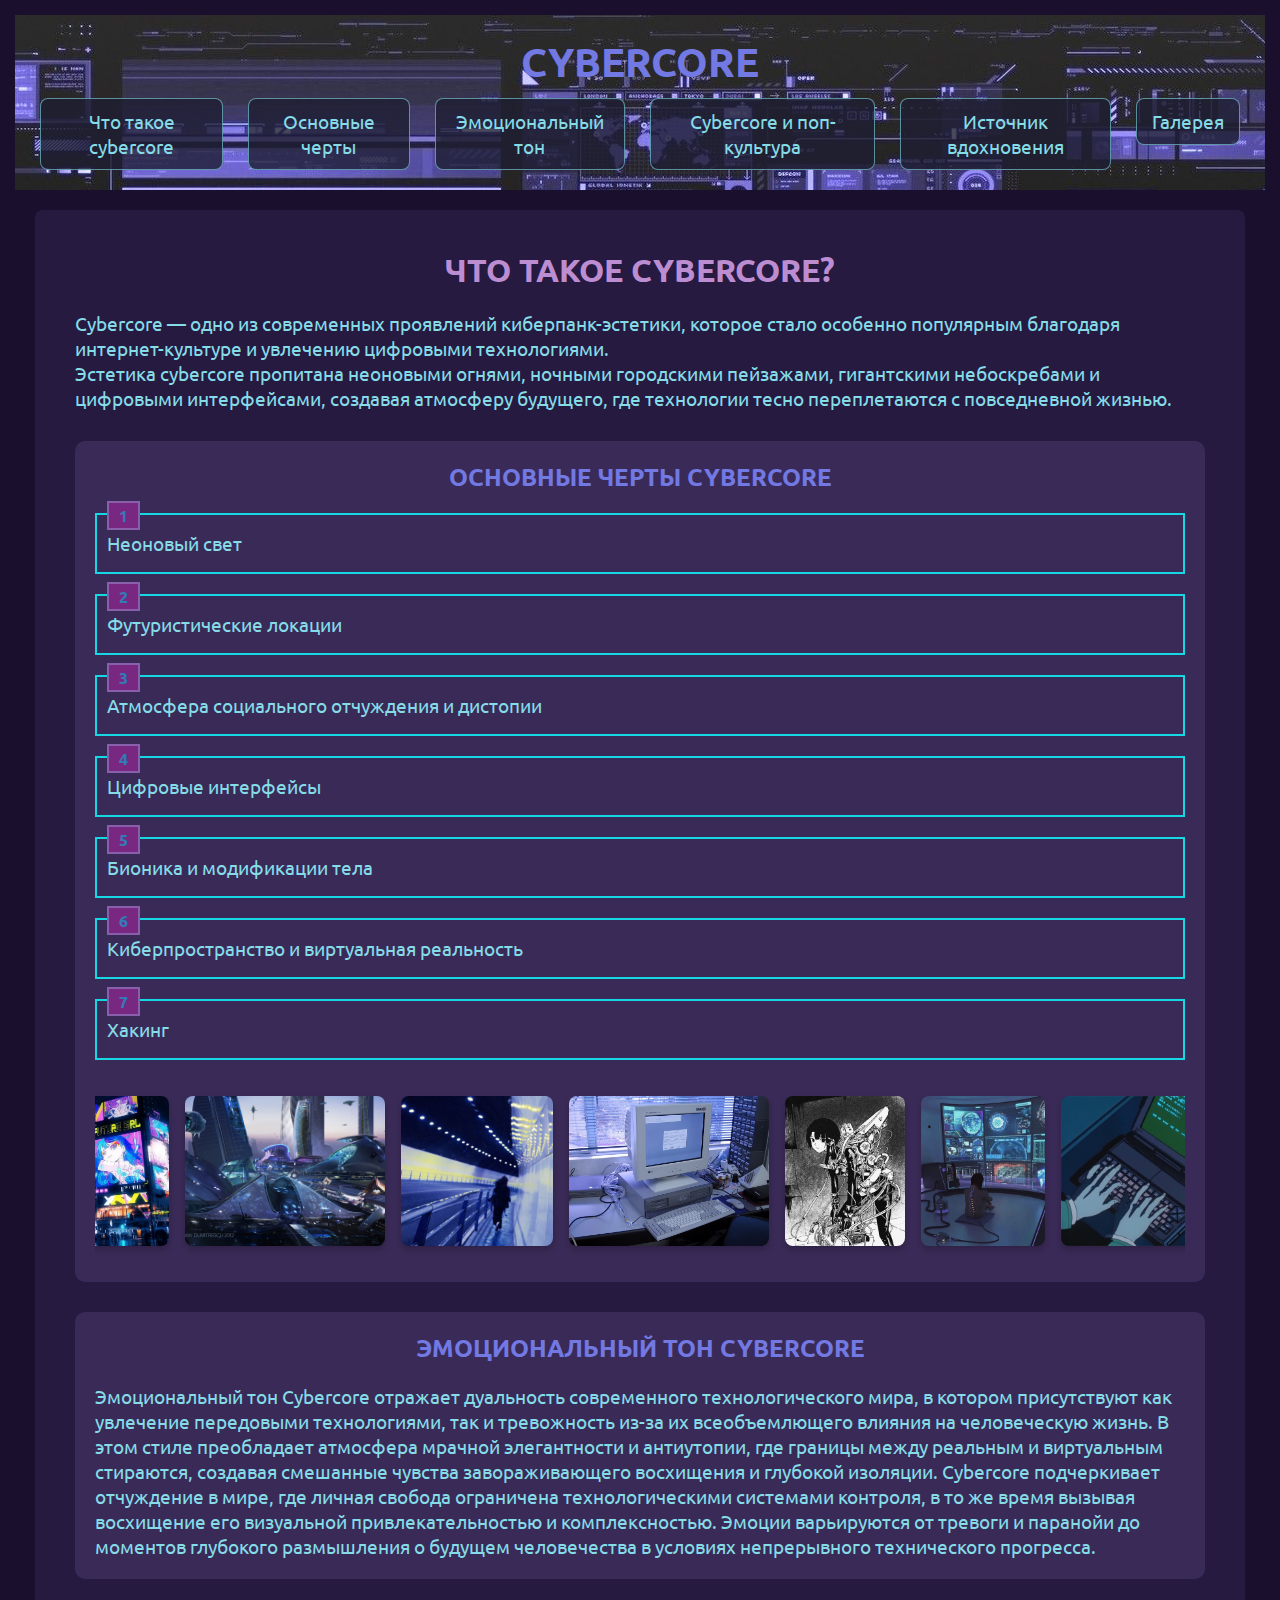
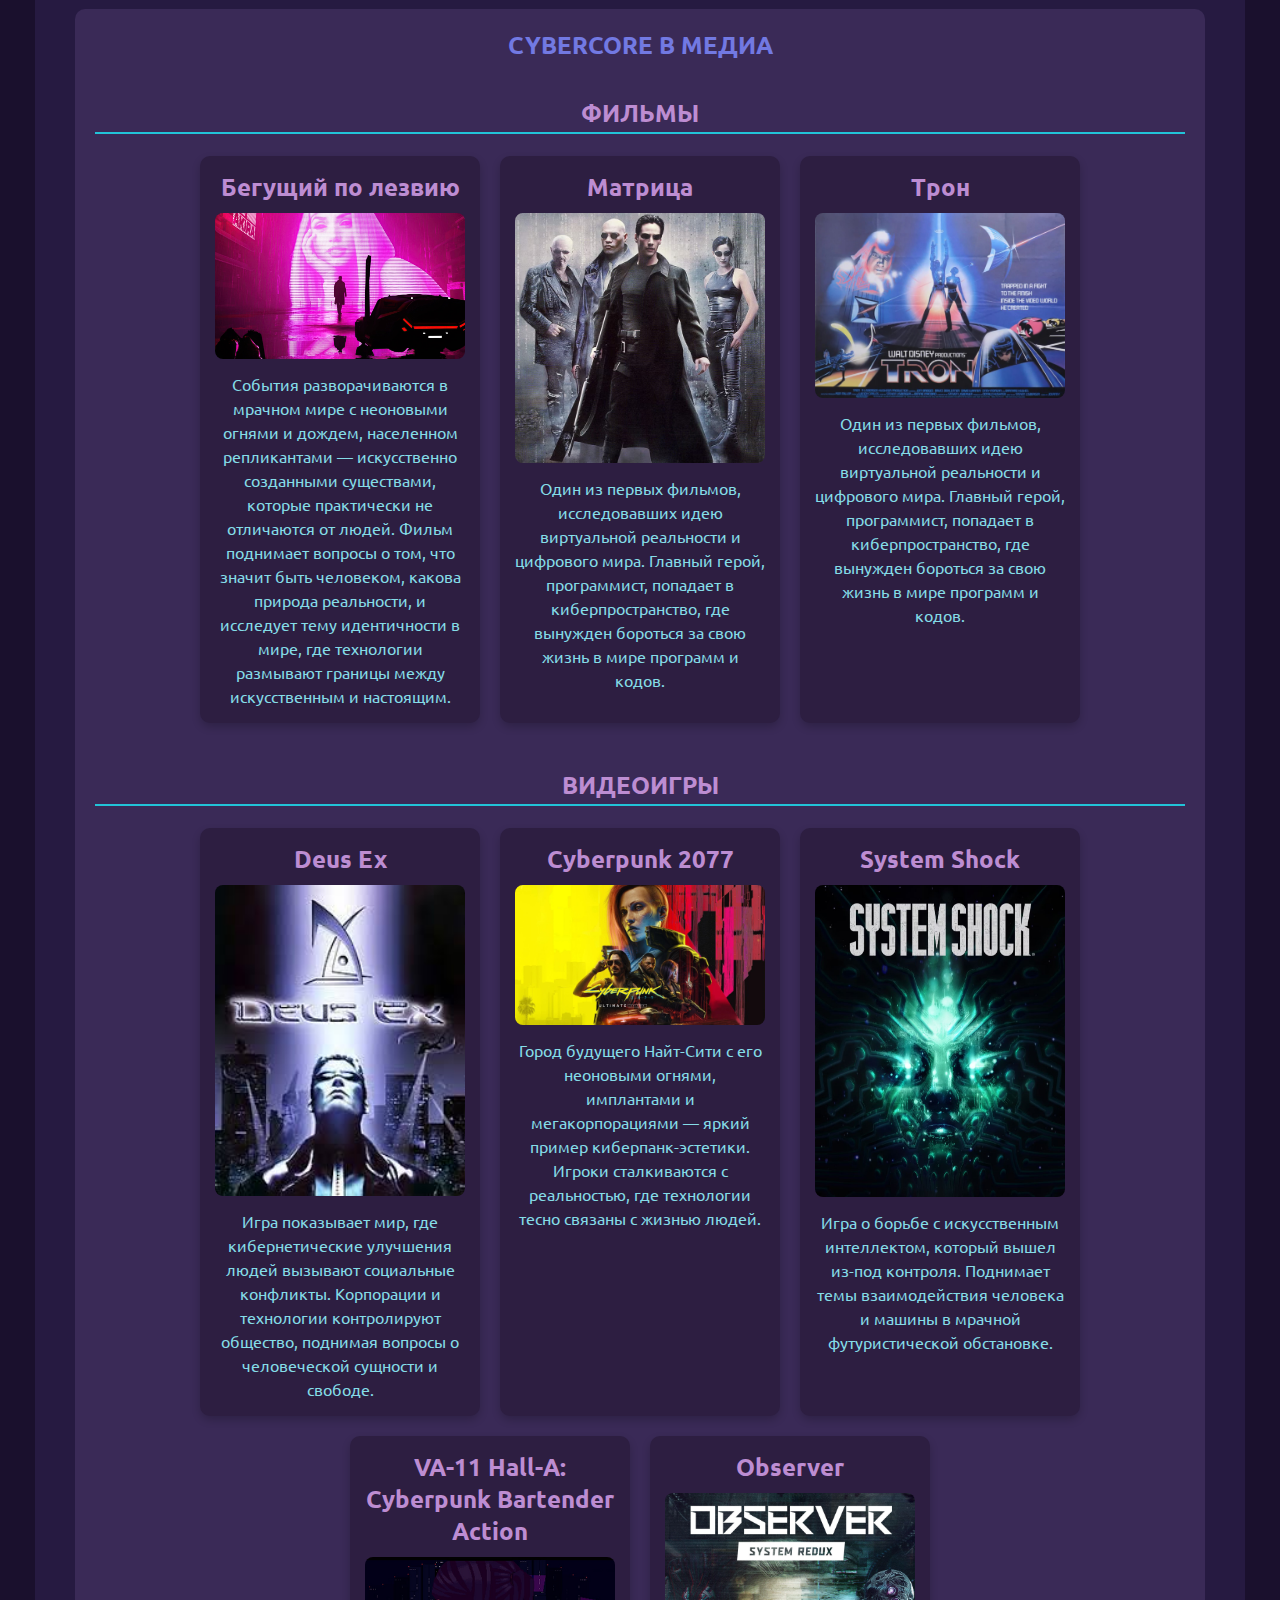
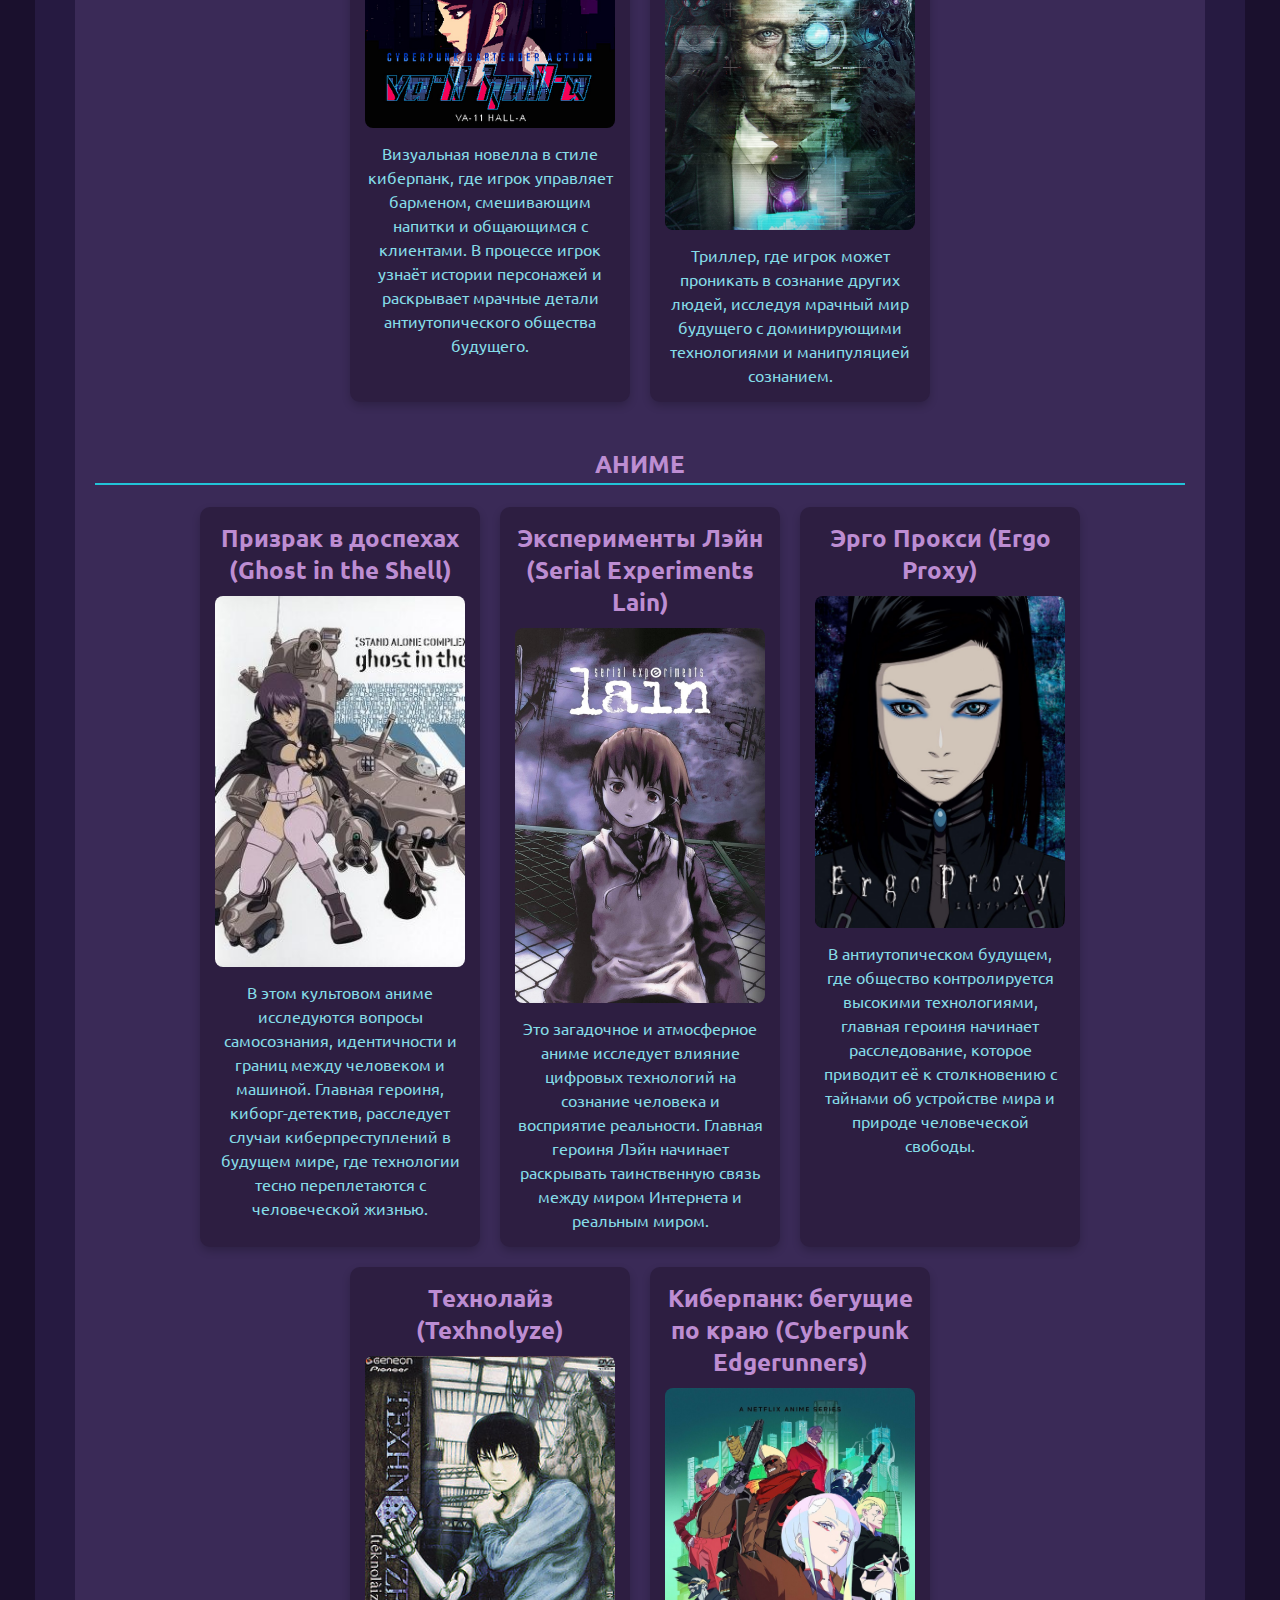
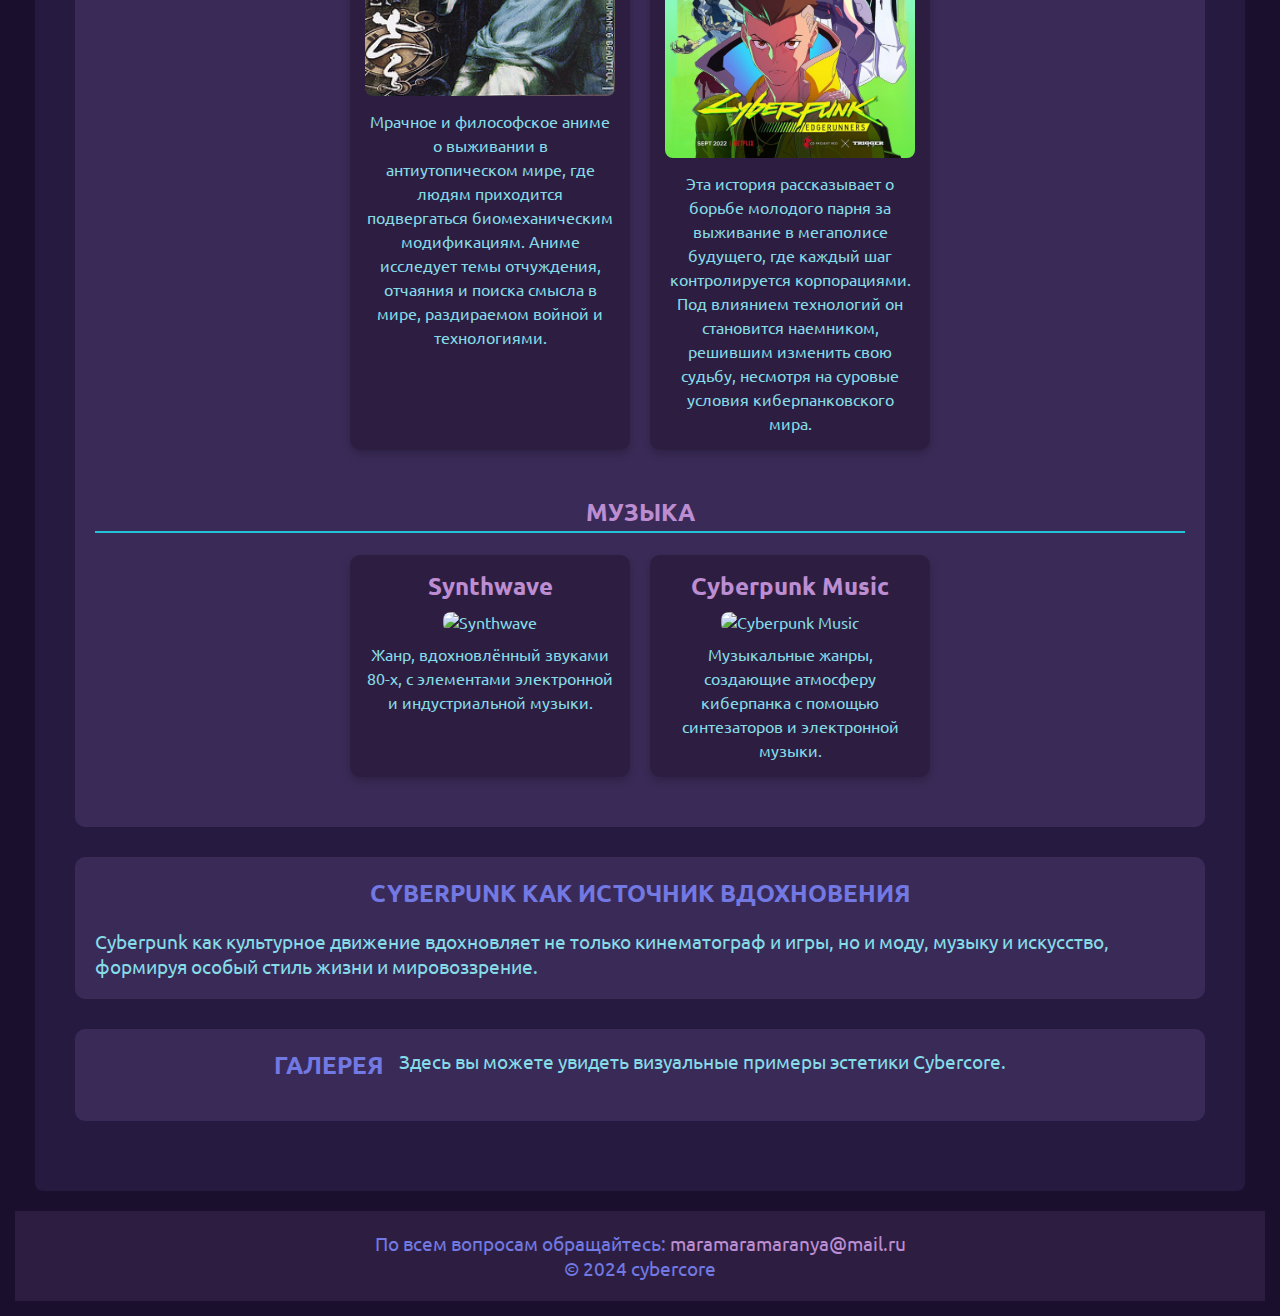
==== index.html @ 76a2a3a0 "Rename indexx.html to index.html" ====
<!DOCTYPE html>
<html lang="ru">

<head>
    <meta charset="UTF-8">
    <meta http-equiv="X-UA-Compatible" content="IE=edge">
    <meta name="viewport" content="width=device-width, initial-scale=1.0">
    <link rel="icon" href="img/icon.ico">
    <link href="https://fonts.googleapis.com/css2?family=Ubuntu:wght@400;700&display=swap&subset=cyrillic" rel="stylesheet">
    <link rel="stylesheet" href="css.css">
    <title>Эстетика Cybercore</title>
</head>

<body>
    <div class="headerBanner">
        <p>CYBERCORE</p>
        <nav>
            <div class="d-flex flex-wrap">
                <ul>
                    <li><a href="#about">Что такое cybercore</a></li>
                    <li><a href="#features">Основные черты</a></li>
                    <li><a href="#emotions">Эмоциональный тон</a></li>
                    <li><a href="#influence">Cybercore и поп-культура</a></li>
                    <li><a href="#inspirator">Источник вдохновения</a></li>
                    <li><a href="#gallery">Галерея</a></li>
                </ul>
            </div>
        </nav>
    </div>

    <main>
        <!-- Описание Cybercore -->
        <header id="about">
            <h1>ЧТО ТАКОЕ CYBERCORE?</h1>
            <p>Cybercore — одно из современных проявлений киберпанк-эстетики, которое стало особенно популярным благодаря интернет-культуре и увлечению цифровыми технологиями.</p>
            <p>Эстетика cybercore пропитана неоновыми огнями, ночными городскими пейзажами, гигантскими небоскребами и цифровыми интерфейсами, создавая атмосферу будущего, где технологии тесно переплетаются с повседневной жизнью.</p>
        </header>

        <!-- Основные черты Cybercore -->
        <section id="features">
            <h2>ОСНОВНЫЕ ЧЕРТЫ CYBERCORE</h2>
            <ul class="feats">
                <li>Неоновый свет</li>
                <li>Футуристические локации</li>
                <li>Атмосфера социального отчуждения и дистопии</li>
                <li>Цифровые интерфейсы</li>
                <li>Бионика и модификации тела</li>
                <li>Киберпространство и виртуальная реальность</li>
                <li>Хакинг</li>
            </ul>
            <div class="image-slider">
                <img src="img/neons.jpg" alt="Неоновый свет">
                <img src="img/futlocs.jpg" alt="Футуристические локации">
                <img src="img/lone.jpg" alt="Социальное отчуждение">
                <img src="img/digitals.jpg" alt="Цифровой интерфейс">
                <img src="img/mods.jpg" alt="Бионика">
                <img src="img/cyberreality.jpg" alt="Киберпространство">
                <img src="img/hack.gif" alt="Хакинг">
            </div>
        </section>

        <!-- Эмоциональный тон Cybercore -->
        <section id="emotions">
            <h2>ЭМОЦИОНАЛЬНЫЙ ТОН CYBERCORE</h2>
            <p>Эмоциональный тон Cybercore отражает дуальность современного технологического мира, в котором присутствуют как увлечение передовыми технологиями, так и тревожность из-за их всеобъемлющего влияния на человеческую жизнь. В этом стиле преобладает атмосфера мрачной элегантности и антиутопии, где границы между реальным и виртуальным стираются, создавая смешанные чувства завораживающего восхищения и глубокой изоляции. Cybercore подчеркивает отчуждение в мире, где личная свобода ограничена технологическими системами контроля, в то же время вызывая восхищение его визуальной привлекательностью и комплексностью. Эмоции варьируются от тревоги и паранойи до моментов глубокого размышления о будущем человечества в условиях непрерывного технического прогресса.</p>
        </section>

        <!-- Cybercore и поп-культура -->
        <section id="influence">
            <h2>CYBERCORE В МЕДИА</h2>
            
            <!-- Раздел Фильмы -->
            <div class="category">
                <h3>ФИЛЬМЫ</h3>
                <div class="cards-container">
                    <div class="card">
                        <h4>Бегущий по лезвию</h4>
                        <img src="img/pic5.jpg" alt="Бегущий по лезвию">
                        <p>События разворачиваются в мрачном мире с неоновыми огнями и дождем, населенном репликантами — искусственно созданными существами, которые практически не отличаются от людей. Фильм поднимает вопросы о том, что значит быть человеком, какова природа реальности, и исследует тему идентичности в мире, где технологии размывают границы между искусственным и настоящим.</p>
                    </div>
                    <div class="card">
                        <h4>Матрица</h4>
                        <img src="img/matrix.jpg" alt="Матрица">
                        <p>Один из первых фильмов, исследовавших идею виртуальной реальности и цифрового мира. Главный герой, программист, попадает в киберпространство, где вынужден бороться за свою жизнь в мире программ и кодов.</p>
                    </div>
                    <div class="card">
                        <h4>Трон</h4>
                        <img src="img/tron.jpg" alt="Трон">
                        <p>Один из первых фильмов, исследовавших идею виртуальной реальности и цифрового мира. Главный герой, программист, попадает в киберпространство, где вынужден бороться за свою жизнь в мире программ и кодов.</p>
                    </div>
                </div>    
            </div>
        
            <!-- Раздел Видеоигры -->
            <div class="category">
                <h3>ВИДЕОИГРЫ</h3>
                <div class="cards-container">
                    <div class="card">
                        <h4>Deus Ex</h4>
                        <img src="img/deusex.jpg" alt="Deus Ex">
                        <p>Игра показывает мир, где кибернетические улучшения людей вызывают социальные конфликты. Корпорации и технологии контролируют общество, поднимая вопросы о человеческой сущности и свободе.</p>
                    </div>
                    <div class="card">
                        <h4>Cyberpunk 2077</h4>
                        <img src="img/cyberpunk.jpg" alt="Cyberpunk 2077">
                        <p>Город будущего Найт-Сити с его неоновыми огнями, имплантами и мегакорпорациями — яркий пример киберпанк-эстетики. Игроки сталкиваются с реальностью, где технологии тесно связаны с жизнью людей.</p>
                    </div>
                    <div class="card">
                        <h4>System Shock</h4>
                        <img src="img/systemshock.jpg" alt="System Shock">
                        <p>Игра о борьбе с искусственным интеллектом, который вышел из-под контроля. Поднимает темы взаимодействия человека и машины в мрачной футуристической обстановке.</p>
                    </div>
                    <div class="card">
                        <h4>VA-11 Hall-A: Cyberpunk Bartender Action</h4>
                        <img src="img/VA-11_HALL-A_logo.png" alt="VA-11 Hall-A">
                        <p>Визуальная новелла в стиле киберпанк, где игрок управляет барменом, смешивающим напитки и общающимся с клиентами. В процессе игрок узнаёт истории персонажей и раскрывает мрачные детали антиутопического общества будущего.</p>
                    </div>
                    <div class="card">
                        <h4>Observer</h4>
                        <img src="img/observer.jpg" alt="Observer">
                        <p>Триллер, где игрок может проникать в сознание других людей, исследуя мрачный мир будущего с доминирующими технологиями и манипуляцией сознанием.</p>
                    </div>
                </div>    
            </div>
        
            <!-- Раздел Аниме -->
            <div class="category">
                <h3>АНИМЕ</h3>
                <div class="cards-container">
                    <div class="card">
                        <h4>Призрак в доспехах (Ghost in the Shell)</h4>
                        <img src="img/ghost.jpeg" alt="Призрак в доспехах">
                        <p>В этом культовом аниме исследуются вопросы самосознания, идентичности и границ между человеком и машиной. Главная героиня, киборг-детектив, расследует случаи киберпреступлений в будущем мире, где технологии тесно переплетаются с человеческой жизнью.</p>
                    </div>
                    <div class="card">
                        <h4>Эксперименты Лэйн (Serial Experiments Lain)</h4>
                        <img src="img/lain.jpg" alt="Эксперименты Лэйн">
                        <p>Это загадочное и атмосферное аниме исследует влияние цифровых технологий на сознание человека и восприятие реальности. Главная героиня Лэйн начинает раскрывать таинственную связь между миром Интернета и реальным миром.</p>
                    </div>
                    <div class="card">
                        <h4>Эрго Прокси (Ergo Proxy)</h4>
                        <img src="img/ergoproxy.jpg" alt="Эрго Прокси">
                        <p>В антиутопическом будущем, где общество контролируется высокими технологиями, главная героиня начинает расследование, которое приводит её к столкновению с тайнами об устройстве мира и природе человеческой свободы.</p>
                    </div>
                    <div class="card">
                        <h4>Технолайз (Texhnolyze)</h4>
                        <img src="img/Texhnolyze.jpg" alt="Технолайз">
                        <p>Мрачное и философское аниме о выживании в антиутопическом мире, где людям приходится подвергаться биомеханическим модификациям. Аниме исследует темы отчуждения, отчаяния и поиска смысла в мире, раздираемом войной и технологиями.</p>
                    </div>
                    <div class="card">
                        <h4>Киберпанк: бегущие по краю (Cyberpunk Edgerunners)</h4>
                        <img src="img/Cyberpunkedgerunners.jpg" alt="Cyberpunk Edgerunners">
                        <p>Эта история рассказывает о борьбе молодого парня за выживание в мегаполисе будущего, где каждый шаг контролируется корпорациями. Под влиянием технологий он становится наемником, решившим изменить свою судьбу, несмотря на суровые условия киберпанковского мира.</p>
                    </div>
                </div>    
            </div>
        
            <!-- Раздел Музыка -->
            <div class="category">
                <h3>МУЗЫКА</h3>
                <div class="cards-container">
                    <div class="card">
                        <h4>Synthwave</h4>
                        <img src="path/to/synthwave.jpg" alt="Synthwave">
                        <p>Жанр, вдохновлённый звуками 80-х, с элементами электронной и индустриальной музыки.</p>
                    </div>
                    <div class="card">
                        <h4>Cyberpunk Music</h4>
                        <img src="path/to/cyberpunk_music.jpg" alt="Cyberpunk Music">
                        <p>Музыкальные жанры, создающие атмосферу киберпанка с помощью синтезаторов и электронной музыки.</p>
                    </div>
                </div>    
            </div>
        </section>
        

        <!-- Источник вдохновения -->
        <section id="inspirator">
            <h2>CYBERPUNK КАК ИСТОЧНИК ВДОХНОВЕНИЯ</h2>
            <p>Cyberpunk как культурное движение вдохновляет не только кинематограф и игры, но и моду, музыку и искусство, формируя особый стиль жизни и мировоззрение.</p>
        </section>

        <!-- Галерея -->
        <section id="gallery">
            <h2>ГАЛЕРЕЯ</h2>
            <p>Здесь вы можете увидеть визуальные примеры эстетики Cybercore.</p>
        </section>
    </main>

    <footer>
        <p>По всем вопросам обращайтесь: <a href="mailto:maramaramaranya@mail.ru">maramaramaranya@mail.ru</a></p>
        <p>&copy; 2024 cybercore</p>
    </footer>
</body>

</html>
---- css.css ----
/* Основные стили для страницы */
    * {
        margin: 0;
        padding: 0;
        box-sizing: border-box;
        
    }

    body {
        font: normal normal normal 100% monospace;
        
        color: rgb(133, 220, 231); /* Основной цвет текста */
        background-color: rgb(26, 16, 45); /* Фон страницы */
        margin: 15px;
        padding: 0;
        vertical-align: initial;
        font-family: 'Ubuntu', sans-serif;
        
    }

    p {
        font-size: 1.2rem;
    }

    li {
        font-size: 1.2rem; 

    }

    /* Стили для ссылок */
    a {
        color: rgb(114, 121, 226); /* Основной цвет ссылки */
        text-decoration: none;
    }

    a:visited {
        color: rgb(87, 104, 125); /* Цвет посещенной ссылки */
    }

    a:hover {
        color: rgb(189, 141, 210); /* Цвет ссылки при наведении */
    }

    a:active {
        color: rgb(207, 207, 207); /* Цвет активной ссылки */
    }

    /* Стили для header и nav */
    .headerBanner {
        background-color: rgb(45, 30, 65); /* Темный фон для баннера */
        padding: 20px;
        text-align: center;
        color: rgb(114, 121, 226); /* Цвет текста баннера для соответствия вашим цветам */
        background-image: url("img/pic4.jpg");
    }

    .headerBanner p {
        font-size: 2.5rem;
        font-weight: bold;
        margin-bottom: 10px;
    }

    nav {
        margin-top: 10px;
    }

    nav ul {
        display: flex;
        justify-content: center;
        list-style: none;
        gap: 15px;
    }

    nav ul li a {
        background-color: rgba(30, 30, 50, 0.8);
        border: 1px solid rgba(133, 220, 231, 0.6); /* Цвет и прозрачность рамки */
        padding: 10px 15px;
        border-radius: 8px;
        color: rgb(133, 220, 231);
        text-decoration: none;
        margin: 0 5px;
        display: inline-block;
        transition: border-color 0.3s ease, color 0.3s ease;
    }

    nav ul li a:hover {
        border-color: rgb(189, 141, 210); /* Цвет рамки при наведении */
        color: rgb(189, 141, 210); /* Цвет текста при наведении */
    }


    /* Стили для основного контента */
    main {
        padding: 40px;
        background-color: rgb(38, 26, 65); /* Фон основного контента */
        border-radius: 8px;
        margin: 20px;
    }

    /* Стили для заголовков */
    h1, h2 {
        color: rgb(189, 141, 210); /* Цвет заголовков */
        text-align: center;
        margin-bottom: 20px;
    }

    /* Основной раздел */
    section {
        margin: 30px 0;
        padding: 20px;
        background-color: rgb(58, 42, 87); /* Цвет фона для секций */
        border-radius: 10px;
    }

    section h2, article h3 {
        color: rgb(114, 121, 226); /* Цвет заголовков внутри секций */
    }

    section ul, article ul {
        list-style: none;
        padding-left: 20px;
    }

    section ul li, article ul li {
        margin: 10px 0;
        position: relative;
        padding-left: 15px;
        
    }

    .image-slider {
        display: flex;
        justify-content: center; /* Центрирование изображений */
        align-items: center; /* Центрирование по вертикали */
        overflow-x: auto;
        gap: 1rem;
        padding: 1rem 0;
        scroll-behavior: smooth;
    }


    .image-slider img {
        width: 200px; /* Размер каждого изображения */
        height: 150px;
        object-fit: cover; /* Обрезка изображения для заполнения блока */
        border-radius: 8px; /* Сглаживание углов */
        box-shadow: 0 4px 6px rgba(0, 0, 0, 0.2); /* Тень для эстетики */
        transition: transform 0.3s ease; /* Эффект наведения */
    }

    .image-slider img:hover {
        transform: scale(1.1); /* Увеличение при наведении */
    }

    .feats {
        margin: 20px 0 0;
        padding:0;
        list-style: none;
        counter-reset: li;
    }
    .feats li {
        border: 2px solid #15d8e2;

        position: relative;
        margin-bottom: 20px;
        padding: 16px 10px;
    }
    .feats li:hover {
        z-index: 1;
    }
    .feats li:before {
        border: 2px solid #875fab;
        position: absolute;
        top: -14px;
        padding: 2px 10px;
        font-size: 16px;
        font-weight: bold;
        color: #337AB7;
        background: #792881;
        counter-increment: li;
        content: counter(li);
        -webkit-transition-duration: 0.3s;
        transition-duration: 0.3s;
    }
    .feats li:hover:before {
        background: #b683bd;
        color: #ffffff;
        -webkit-transform: translate(-12px, 0);
        -ms-transform: translate(-12px, 0);
        -o-transform: translate(-12px, 0);
        transform: translate(-12px, 0);
    }
    .feats li:after {
        content: "";
        position: absolute;
        -webkit-transition-duration: 0.4s;
        transition-duration: 0.4s;
        -webkit-transition-property: width;
        transition-property: width;
        z-index: -1;
        background: #6a4ddf53;
        height: 100%;
        left: 0;
        top: 0;
        width: 0;
    }
    .feats li:hover:after {
        width: 100%;
    }



    details summary {
        cursor: pointer;
        font-weight: bold;
    }

    details p {
        margin-top: 0.5em;
    }


    /* Статьи внутри разделов */
    article {
        margin: 20px 0;
    }

    /* Общий стиль категории */
    .category {
        display: flex;
        flex-wrap: wrap;
        flex-direction: column;
        gap: 20px; /* Расстояние между карточками */
        justify-content: center;
        margin-bottom: 30px;
    }

    .category h3 {
        font-size: 1.5rem; /* Увеличьте значение по необходимости */
        font-weight: bold; /* Сделайте текст более жирным */
        color: rgb(189, 141, 210); /* Цвет, чтобы выделить его */
        text-align: center; /* Отступ, чтобы отделить заголовок от карточек */
        margin-top: 1rem;
        margin-bottom: 0.1rem;
        border-bottom: 2px solid #22c3d8; /* Линия под заголовком */
        padding-bottom: 0.2rem;
    }

    .category .cards-container {
        display: flex;
        flex-wrap: wrap;
        gap: 20px;
        justify-content: center;
    }

    /* Карточки внутри категории */
    .category .card {
        background-color: rgb(45, 30, 65);
        color: rgb(133, 220, 231);
        border-radius: 10px;
        width: 280px;
        padding: 15px;
        box-shadow: 0 4px 8px rgba(0, 0, 0, 0.2);
        text-align: center;
        transition: transform 0.3s, box-shadow 0.3s;
    }

    .category .card:hover {
        transform: scale(1.05);
        box-shadow: 0 6px 12px rgba(0, 0, 0, 0.4);
    }

    .category .card h4 {
        font-size: 1.5rem;
        color: rgb(189, 141, 210);
        margin-bottom: 10px;
    }

    .category .card img {
        width: 100%;
        height: auto;
        border-radius: 8px;
        margin-bottom: 10px;
    }

    .category .card p {
        font-size: 1rem;
        line-height: 1.5;
    }

    /* Адаптивность */
    @media (max-width: 768px) {
        .category {
            flex-direction: column;
            align-items: center;
        }

        .category .card {
            width: 90%; /* Занимает почти всю ширину экрана */
        }
    }



    /* Галерея */
    #gallery {
        display: flex;
        flex-wrap: wrap;
        justify-content: center;
        gap: 15px;
    }

    #gallery img {
        width: 200px;
        height: 200px;
        object-fit: cover;
        border-radius: 8px;
        transition: transform 0.3s;
    }

    #gallery img:hover {
        transform: scale(1.1);
        filter: brightness(1.2);
    }

    /* Стили для footer */
    footer {
        text-align: center;
        padding: 20px;
        background-color: rgb(45, 30, 65);
        color: rgb(114, 121, 226);
    }

    footer a {
        color: rgb(189, 141, 210);
    }

    footer a:hover {
        text-decoration: underline;
    }

    /* Адаптивные стили */
    @media (max-width: 1200px) {
        .headerBanner p {
            font-size: 2rem;
        }

        main {
            padding: 20px;
        }
    }

    @media (max-width: 768px) {
        nav ul {
            flex-direction: column;
            align-items: center;
        }

        nav ul li {
            margin: 5px 0;
        }

        .headerBanner p {
            font-size: 1.8rem;
        }

        section {
            padding: 15px;
        }

        #gallery img {
            width: 150px;
            height: 150px;
        }
    }

    @media (max-width: 480px) {
        .headerBanner p {
            font-size: 1.5rem;
        }

        main {
            padding: 15px;
        }

        #gallery img {
            width: 120px;
            height: 120px;
        }
    }
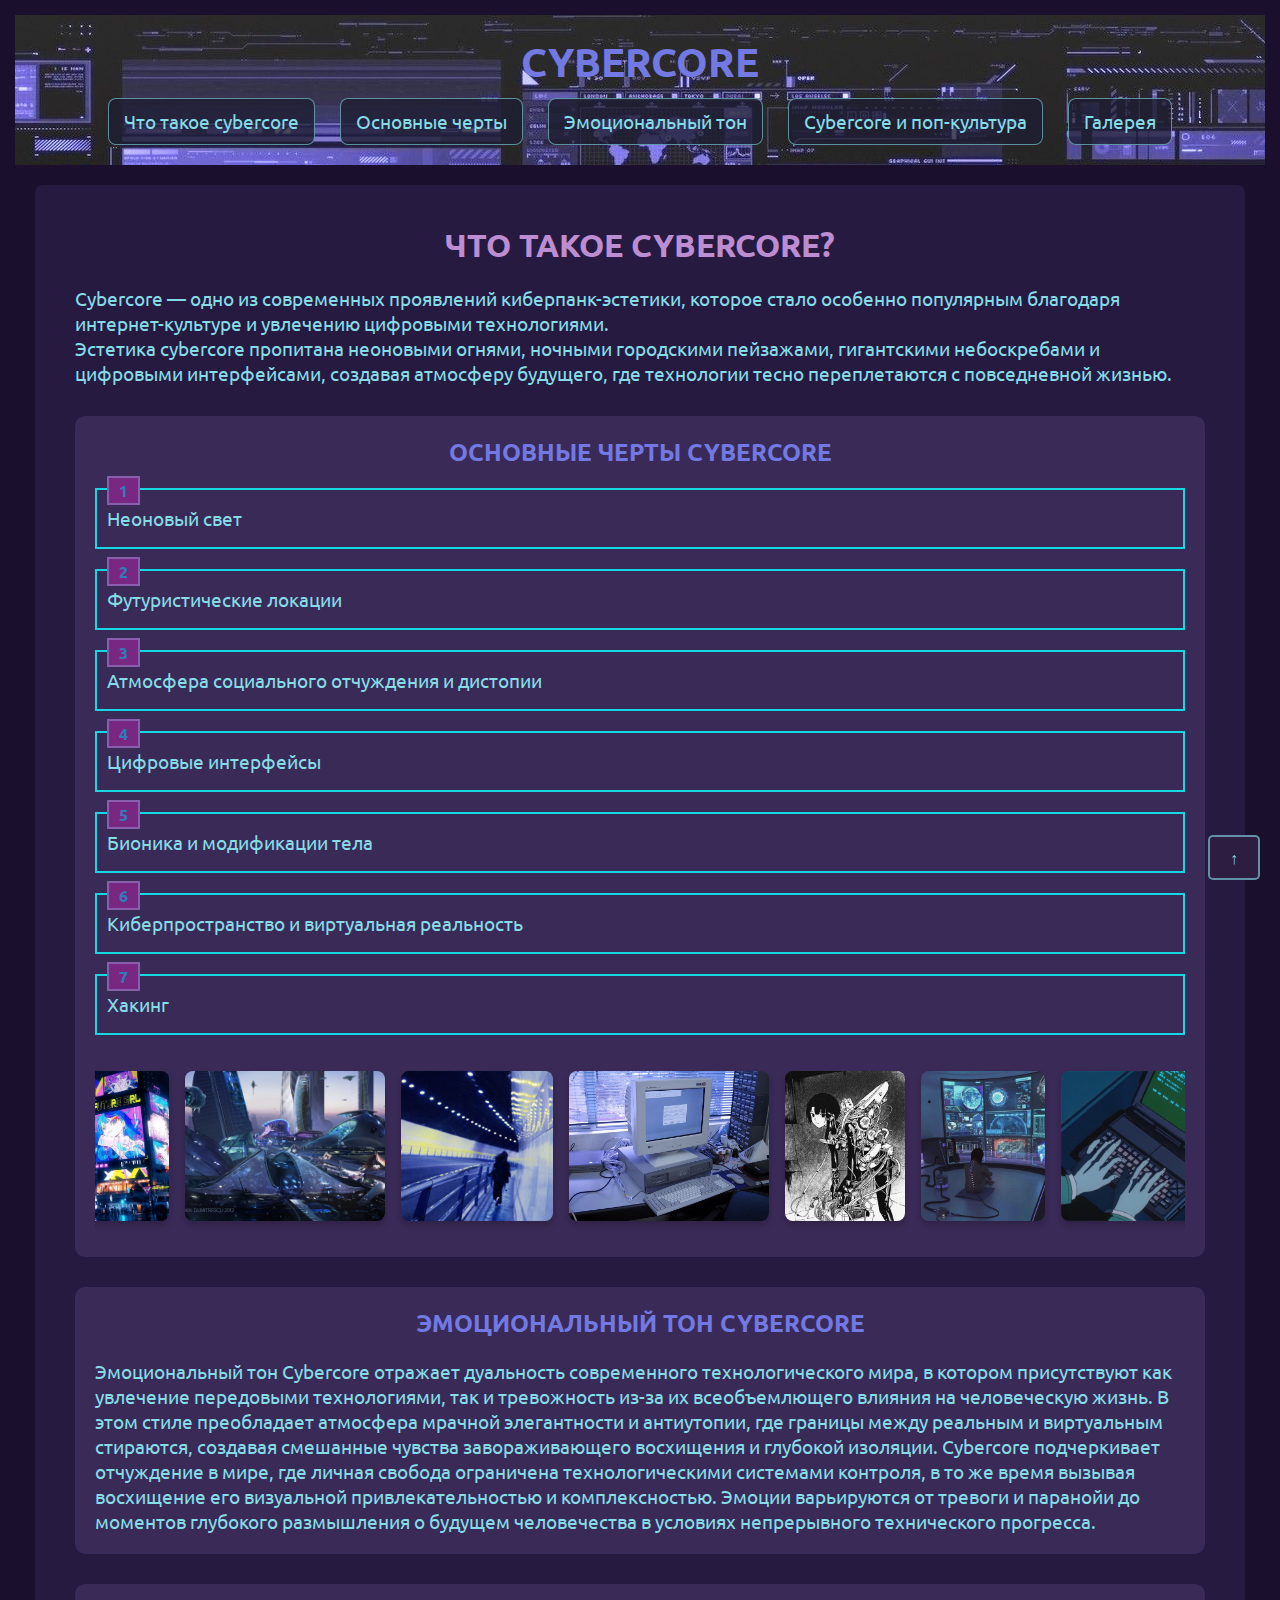
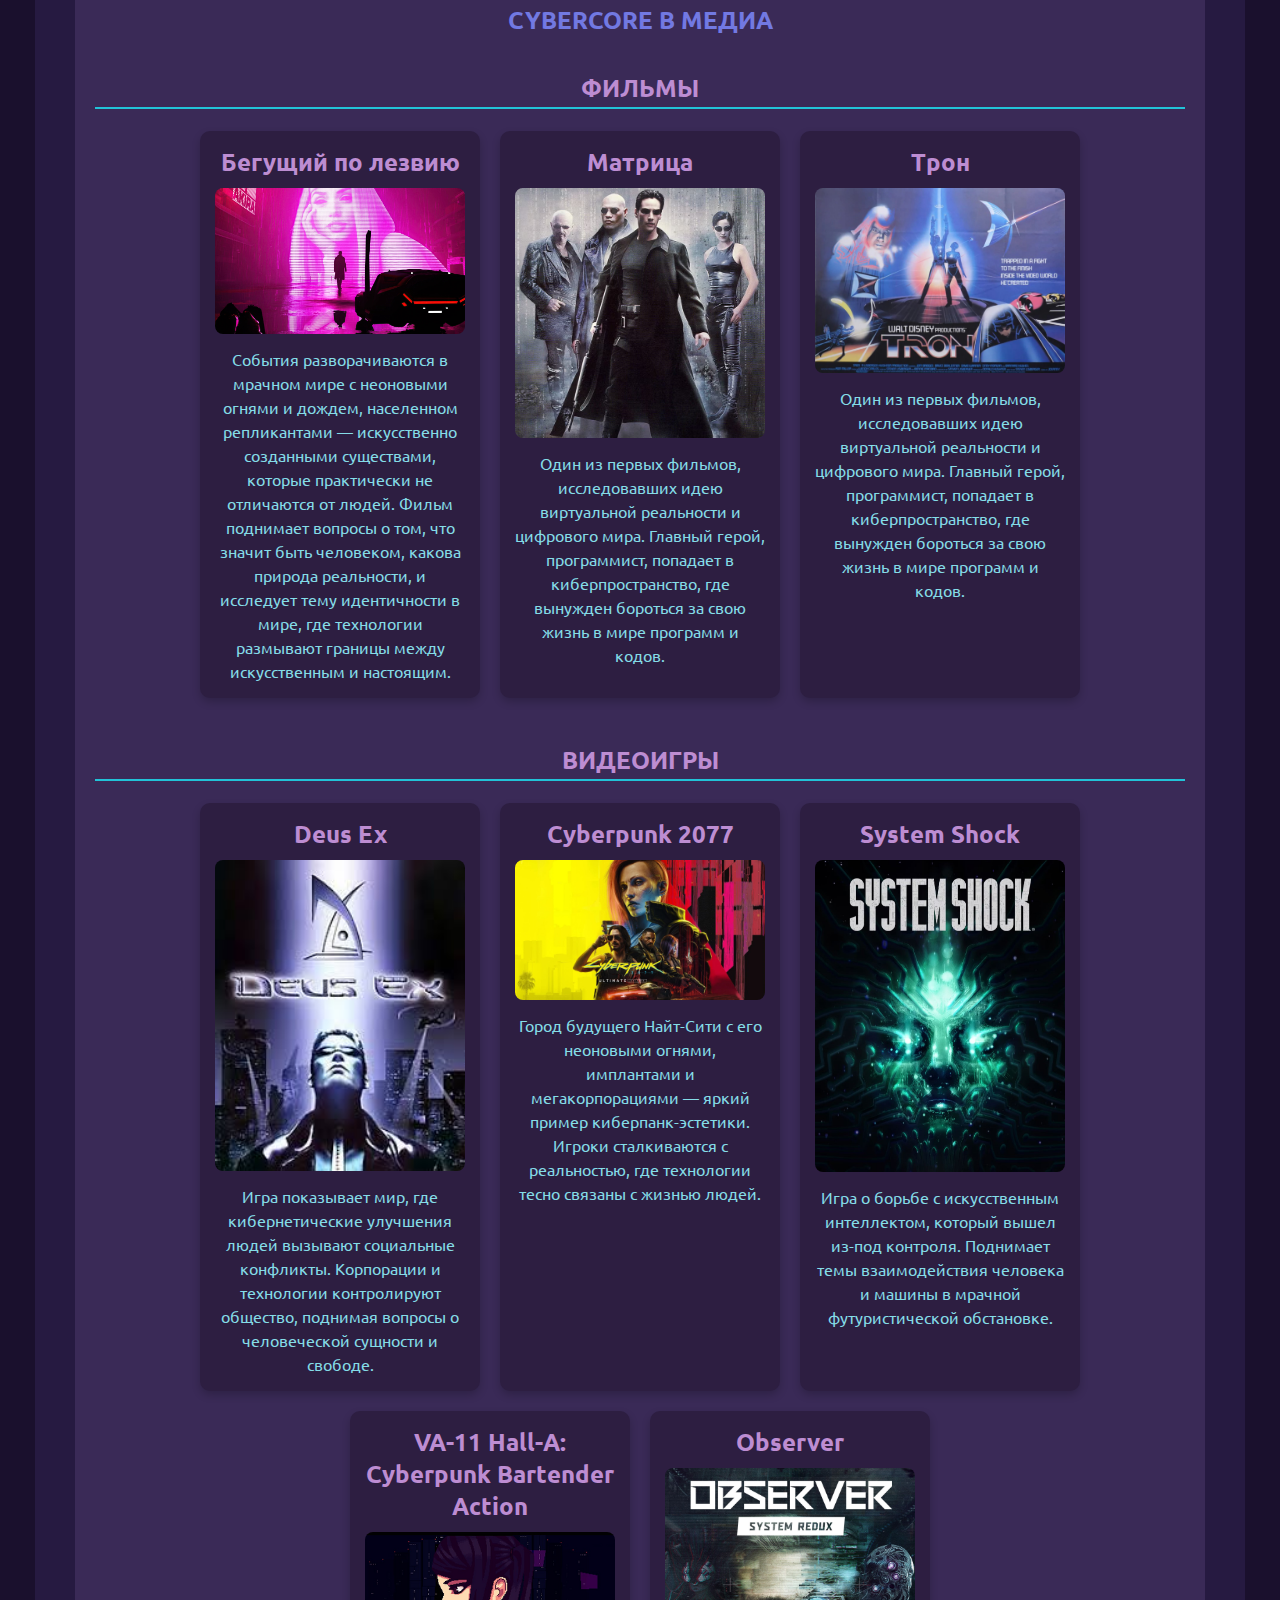
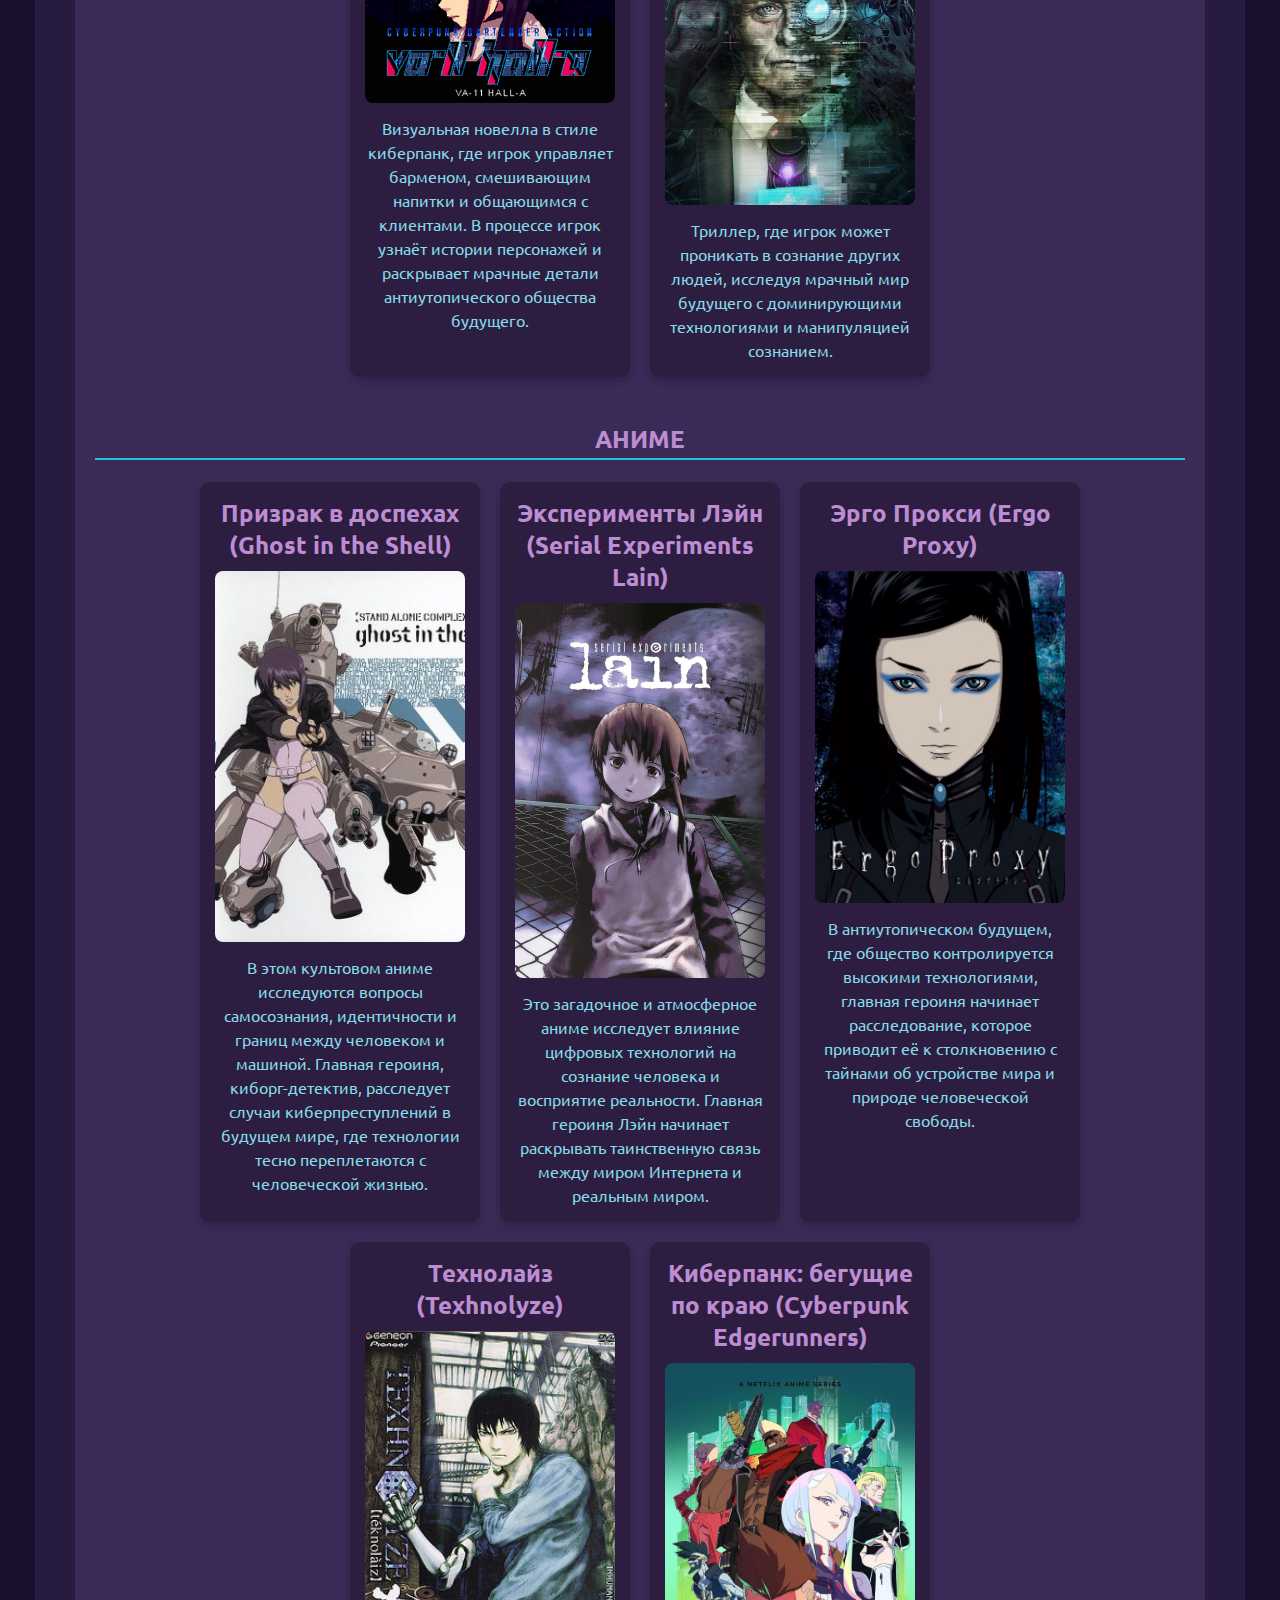
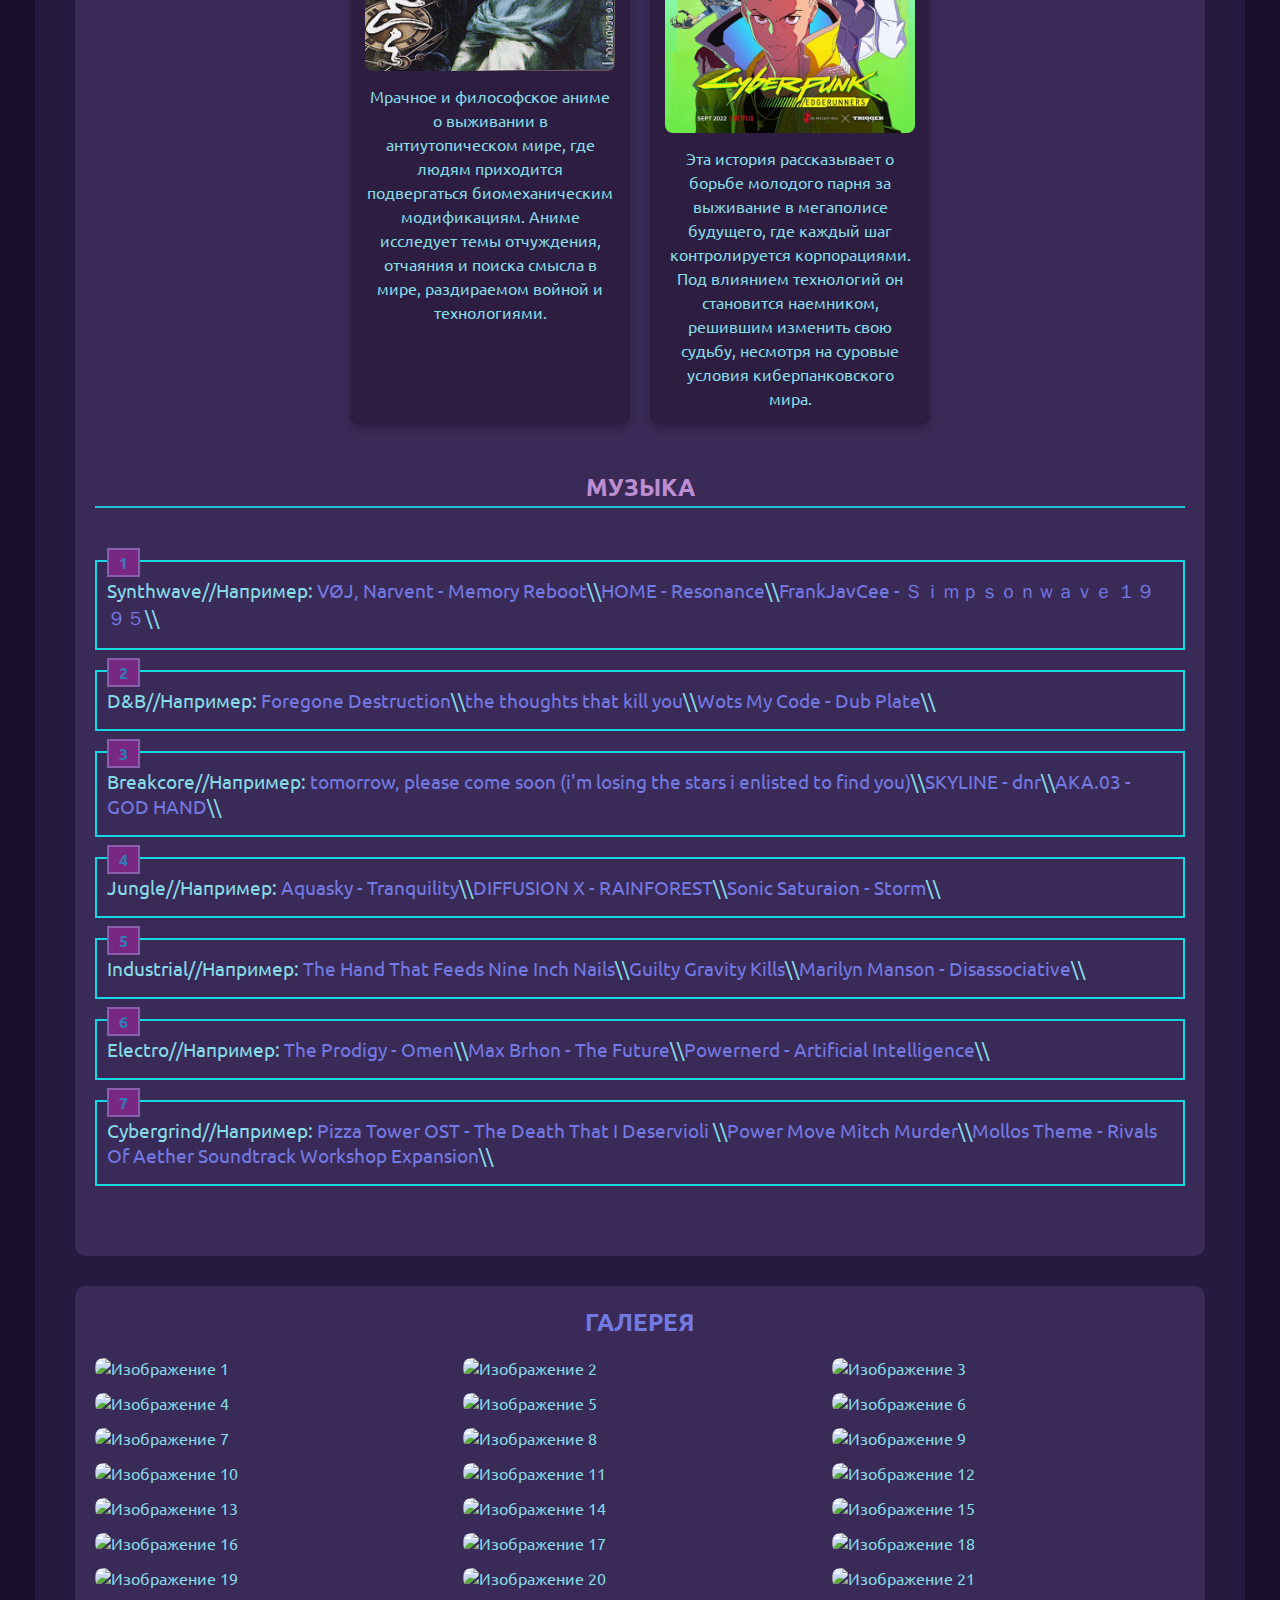
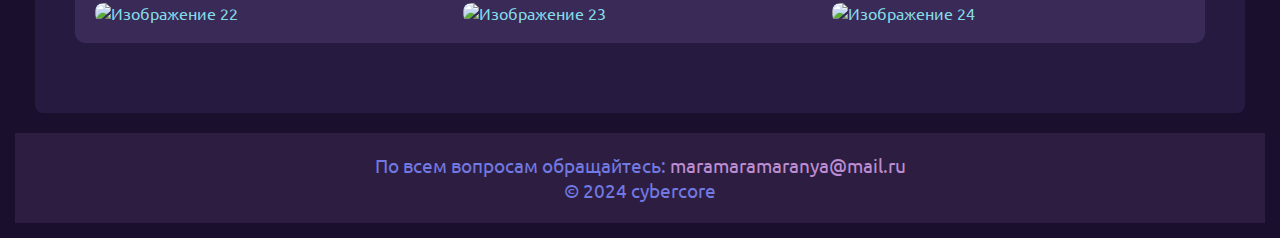
==== commit f943f095: "Merge branch 'main' of https://github.com/mmmaaarrrooo444kkkaaa/m111100" ====
--- a/index.html
+++ b/index.html
@@ -13,6 +13,7 @@
 
 <body>
     <div class="headerBanner">
+        <div id="top"></div>
         <p>CYBERCORE</p>
         <nav>
             <div class="d-flex flex-wrap">
@@ -21,7 +22,6 @@
                     <li><a href="#features">Основные черты</a></li>
                     <li><a href="#emotions">Эмоциональный тон</a></li>
                     <li><a href="#influence">Cybercore и поп-культура</a></li>
-                    <li><a href="#inspirator">Источник вдохновения</a></li>
                     <li><a href="#gallery">Галерея</a></li>
                 </ul>
             </div>
@@ -158,32 +158,47 @@
             <!-- Раздел Музыка -->
             <div class="category">
                 <h3>МУЗЫКА</h3>
-                <div class="cards-container">
-                    <div class="card">
-                        <h4>Synthwave</h4>
-                        <img src="path/to/synthwave.jpg" alt="Synthwave">
-                        <p>Жанр, вдохновлённый звуками 80-х, с элементами электронной и индустриальной музыки.</p>
-                    </div>
-                    <div class="card">
-                        <h4>Cyberpunk Music</h4>
-                        <img src="path/to/cyberpunk_music.jpg" alt="Cyberpunk Music">
-                        <p>Музыкальные жанры, создающие атмосферу киберпанка с помощью синтезаторов и электронной музыки.</p>
-                    </div>
-                </div>    
-            </div>
-        </section>
-        
-
-        <!-- Источник вдохновения -->
-        <section id="inspirator">
-            <h2>CYBERPUNK КАК ИСТОЧНИК ВДОХНОВЕНИЯ</h2>
-            <p>Cyberpunk как культурное движение вдохновляет не только кинематограф и игры, но и моду, музыку и искусство, формируя особый стиль жизни и мировоззрение.</p>
+                <ul class="feats">
+                    <li>Synthwave//Например: <a href="https://www.youtube.com/watch?v=44UaY-AN6ho" target="_blank">VØJ, Narvent - Memory Reboot</a>\\<a href="https://www.youtube.com/watch?v=8GW6sLrK40k" target="_blank">HOME - Resonance</a>\\<a href="https://www.youtube.com/watch?v=EuVTt-M3IXo" target="_blank">FrankJavCee - Ｓｉｍｐｓｏｎｗａｖｅ １９９５</a>\\</li>
+                    <li>D&B//Например: <a href="https://www.youtube.com/watch?v=i_0G6WPuss4" target="_blank">Foregone Destruction</a>\\<a href="https://www.youtube.com/watch?v=QDKh45ycedQ" target="_blank">the thoughts that kill you</a>\\<a href="https://www.youtube.com/watch?v=5gOLMZVoF1s" target="_blank">Wots My Code - Dub Plate</a>\\</li>
+                    <li>Breakcore//Например: <a href="https://www.youtube.com/watch?v=ZWgpwuLlwnI" target="_blank">tomorrow, please come soon (i'm losing the stars i enlisted to find you)</a>\\<a href="https://www.youtube.com/watch?v=meYRqQwCh-k" target="_blank">SKYLINE - dnr</a>\\<a href="https://www.youtube.com/watch?v=_WvYFni0JQI" target="_blank">AKA.03 - GOD HAND</a>\\</li>
+                    <li>Jungle//Например: <a href="https://www.youtube.com/watch?v=hktfKPIbH70" target="_blank">Aquasky - Tranquility</a>\\<a href="https://www.youtube.com/watch?v=tRFSou1hcaM" target="_blank">DIFFUSION X - RAINFOREST</a>\\<a href="https://youtu.be/ulU8B-FdABA?si=9rSbGBedPxg8V__z&t=3845" target="_blank">Sonic Saturaion - Storm</a>\\</li>
+                    <li>Industrial//Например: <a href="https://youtu.be/21oks06J5Wk?si=qarmQcyOqTOKijJT" target="_blank">The Hand That Feeds Nine Inch Nails</a>\\<a href="https://youtu.be/CRlODmPJ51Y?si=nhAOaRWzoDY8eGil" target="_blank">Guilty Gravity Kills</a>\\<a href="https://www.youtube.com/watch?v=GU4NfOdU3l8" target="_blank">Marilyn Manson - Disassociative</a>\\</li>
+                    <li>Electro//Например: <a href="https://www.youtube.com/watch?v=xMVTKOoy1uk" target="_blank">The Prodigy - Omen</a>\\<a href="https://www.youtube.com/watch?v=dRe_rS19E04" target="_blank">Max Brhon - The Future</a>\\<a href="https://www.youtube.com/watch?v=3K1WU3zc94k" target="_blank">Powernerd - Artificial Intelligence</a>\\</li>
+                    <li>Cybergrind//Например: <a href="https://youtu.be/v8Tj15iSHbM?si=GfYygONV-Psqvk9S" target="_blank">Pizza Tower OST - The Death That I Deservioli </a>\\<a href="https://youtu.be/KR3agNzZe3Y?si=M9_pp6pLMmDc1_Qb" target="_blank">Power Move Mitch Murder</a>\\<a href="https://youtu.be/MHJTit8d3AU?si=ZD5Z6W0Godp34ucV" target="_blank">Mollos Theme - Rivals Of Aether Soundtrack Workshop Expansion</a>\\</li>
+                </ul>
+            </div>
         </section>
 
         <!-- Галерея -->
         <section id="gallery">
             <h2>ГАЛЕРЕЯ</h2>
-            <p>Здесь вы можете увидеть визуальные примеры эстетики Cybercore.</p>
+            <div class="gallery-grid">
+                <div class="gallery-item"><img src="/m111100/img/gallery/1.jpg" alt="Изображение 1"></div>
+                <div class="gallery-item"><img src="/m111100/img/gallery/2.jpg" alt="Изображение 2"></div>
+                <div class="gallery-item"><img src="/m111100/img/gallery/3.jpg" alt="Изображение 3"></div>
+                <div class="gallery-item"><img src="/m111100/img/gallery/4.jpg" alt="Изображение 4"></div>
+                <div class="gallery-item"><img src="/m111100/img/gallery/5.jpg" alt="Изображение 5"></div>
+                <div class="gallery-item"><img src="/m111100/img/gallery/6.jpg" alt="Изображение 6"></div>
+                <div class="gallery-item"><img src="/m111100/img/gallery/31.png" alt="Изображение 7"></div>
+                <div class="gallery-item"><img src="/m111100/img/gallery/25.png" alt="Изображение 8"></div>
+                <div class="gallery-item"><img src="/m111100/img/gallery/7.jpg" alt="Изображение 9"></div>
+                <div class="gallery-item"><img src="/m111100/img/gallery/24.jpg" alt="Изображение 10"></div>
+                <div class="gallery-item"><img src="/m111100/img/gallery/9.jpg" alt="Изображение 11"></div>
+                <div class="gallery-item"><img src="/m111100/img/gallery/10.jpg" alt="Изображение 12"></div>
+                <div class="gallery-item"><img src="/m111100/img/gallery/29.jpg" alt="Изображение 13"></div>
+                <div class="gallery-item"><img src="/m111100/img/gallery/12.jpg" alt="Изображение 14"></div>
+                <div class="gallery-item"><img src="/m111100/img/gallery/13.jpg" alt="Изображение 15"></div>
+                <div class="gallery-item"><img src="/m111100/img/gallery/27.jpg" alt="Изображение 16"></div>
+                <div class="gallery-item"><img src="/m111100/img/gallery/15.jpg" alt="Изображение 17"></div>
+                <div class="gallery-item"><img src="/m111100/img/gallery/16.jpg" alt="Изображение 18"></div>
+                <div class="gallery-item"><img src="/m111100/img/gallery/17.jpg" alt="Изображение 19"></div>
+                <div class="gallery-item"><img src="/m111100/img/gallery/18.jpg" alt="Изображение 20"></div>
+                <div class="gallery-item"><img src="/m111100/img/gallery/19.jpg" alt="Изображение 21"></div>
+                <div class="gallery-item"><img src="/m111100/img/gallery/34.png" alt="Изображение 22"></div>
+                <div class="gallery-item"><img src="/m111100/img/gallery/33.png" alt="Изображение 23"></div>
+                <div class="gallery-item"><img src="/m111100/img/gallery/23.jpg" alt="Изображение 24"></div>
+              </div>
         </section>
     </main>
 
@@ -191,6 +206,7 @@
         <p>По всем вопросам обращайтесь: <a href="mailto:maramaramaranya@mail.ru">maramaramaranya@mail.ru</a></p>
         <p>&copy; 2024 cybercore</p>
     </footer>
+    <a href="#top" id="scrollToTopButton" class="scroll-to-top">↑</a>
 </body>
 
 </html>
--- a/css.css
+++ b/css.css
@@ -1,390 +1,421 @@
-    /* Основные стили для страницы */
-    * {
-        margin: 0;
-        padding: 0;
-        box-sizing: border-box;
-        
-    }
-
-    body {
-        font: normal normal normal 100% monospace;
-        
-        color: rgb(133, 220, 231); /* Основной цвет текста */
-        background-color: rgb(26, 16, 45); /* Фон страницы */
-        margin: 15px;
-        padding: 0;
-        vertical-align: initial;
-        font-family: 'Ubuntu', sans-serif;
-        
-    }
-
-    p {
-        font-size: 1.2rem;
-    }
-
-    li {
-        font-size: 1.2rem; 
-
-    }
-
-    /* Стили для ссылок */
-    a {
-        color: rgb(114, 121, 226); /* Основной цвет ссылки */
-        text-decoration: none;
-    }
-
-    a:visited {
-        color: rgb(87, 104, 125); /* Цвет посещенной ссылки */
-    }
-
-    a:hover {
-        color: rgb(189, 141, 210); /* Цвет ссылки при наведении */
-    }
-
-    a:active {
-        color: rgb(207, 207, 207); /* Цвет активной ссылки */
-    }
-
-    /* Стили для header и nav */
-    .headerBanner {
-        background-color: rgb(45, 30, 65); /* Темный фон для баннера */
+* {
+    margin: 0;
+    padding: 0;
+    box-sizing: border-box;
+    scroll-behavior: smooth;
+}
+
+body {
+    font: normal normal normal 100% monospace;
+    color: rgb(133, 220, 231); 
+    background-color: rgb(26, 16, 45); 
+    margin: 15px;
+    padding: 0;
+    font-family: 'Ubuntu', sans-serif;
+}
+
+p {
+    font-size: 1.2rem;
+}
+
+li {
+    font-size: 1.2rem;
+}
+
+/* Стили для ссылок */
+a {
+    color: rgb(114, 121, 226);
+    text-decoration: none;
+}
+
+a:visited {
+    color: rgb(87, 104, 125); 
+}
+
+a:hover {
+    color: rgb(189, 141, 210); 
+}
+
+a:active {
+    color: rgb(207, 207, 207); 
+}
+
+a:focus {
+    outline: none;
+}
+
+.headerBanner {
+    background-color: rgb(45, 30, 65); 
+    padding: 20px;
+    text-align: center;
+    color: rgb(114, 121, 226); 
+    background-image: url("img/pic4.jpg");
+}
+
+.headerBanner p {
+    font-size: 2.5rem;
+    font-weight: bold;
+    margin-bottom: 10px;
+}
+
+nav {
+    margin-top: 10px;
+}
+
+nav ul {
+    display: flex;
+    justify-content: center;
+    list-style: none;
+    gap: 15px;
+}
+
+nav ul li a {
+    background-color: rgba(30, 30, 50, 0.8);
+    border: 1px solid rgba(133, 220, 231, 0.6); 
+    padding: 10px 15px;
+    border-radius: 8px;
+    color: rgb(133, 220, 231);
+    text-decoration: none;
+    margin: 0 5px;
+    display: inline-block;
+    transition: border-color 0.3s ease, color 0.3s ease;
+}
+
+nav ul li a:hover {
+    border-color: rgb(189, 141, 210); 
+    color: rgb(189, 141, 210); 
+}
+
+/* main */
+
+main {
+    padding: 40px;
+    background-color: rgb(38, 26, 65); 
+    border-radius: 8px;
+    margin: 20px;
+}
+
+h1, h2 {
+    color: rgb(189, 141, 210); 
+    text-align: center;
+    margin-bottom: 20px;
+}
+
+section {
+    margin: 30px 0;
+    padding: 20px;
+    background-color: rgb(58, 42, 87); 
+    border-radius: 10px;
+}
+
+section h2, article h3 {
+    color: rgb(114, 121, 226); 
+}
+
+section ul, article ul {
+    list-style: none;
+    padding-left: 20px;
+}
+
+section ul li, article ul li {
+    margin: 10px 0;
+    position: relative;
+    padding-left: 15px;
+}
+
+/* Слайдер изображений */
+.image-slider {
+    display: flex;
+    justify-content: center; 
+    align-items: center; 
+    overflow-x: auto;
+    gap: 1rem;
+    padding: 1rem 0;
+    scroll-behavior: smooth;
+}
+
+.image-slider img {
+    width: 200px; 
+    height: 150px;
+    object-fit: cover; 
+    border-radius: 8px; 
+    box-shadow: 0 4px 6px rgba(0, 0, 0, 0.2); 
+    transition: transform 0.3s ease; 
+}
+
+.image-slider img:hover {
+    transform: scale(1.1); 
+}
+
+/* Стили для списка фич */
+.feats {
+    margin: 20px 0 0;
+    padding: 0;
+    list-style: none;
+    counter-reset: li;
+}
+
+.feats li {
+    border: 2px solid #15d8e2;
+    position: relative;
+    margin-bottom: 20px;
+    padding: 16px 10px;
+}
+
+.feats li:hover {
+    z-index: 1;
+}
+
+.feats li:before {
+    border: 2px solid #875fab;
+    position: absolute;
+    top: -14px;
+    padding: 2px 10px;
+    font-size: 16px;
+    font-weight: bold;
+    color: #337AB7;
+    background: #792881;
+    counter-increment: li;
+    content: counter(li);
+    -webkit-transition-duration: 0.3s;
+    transition-duration: 0.3s;
+}
+
+.feats li:hover:before {
+    background: #b683bd;
+    color: #ffffff;
+    -webkit-transform: translate(-12px, 0);
+    transform: translate(-12px, 0);
+}
+
+.feats li:after {
+    content: "";
+    position: absolute;
+    -webkit-transition-duration: 0.4s;
+    transition-duration: 0.4s;
+    -webkit-transition-property: width;
+    transition-property: width;
+    z-index: -1;
+    background: #6a4ddf53;
+    height: 100%;
+    left: 0;
+    top: 0;
+    width: 0;
+}
+
+.feats li:hover:after {
+    width: 100%;
+}
+
+article {
+    margin: 20px 0;
+}
+
+.category {
+    display: flex;
+    flex-wrap: wrap;
+    flex-direction: column;
+    gap: 20px; 
+    justify-content: center;
+    margin-bottom: 30px;
+}
+
+.category h3 {
+    font-size: 1.5rem; 
+    font-weight: bold; 
+    color: rgb(189, 141, 210); 
+    text-align: center; 
+    margin-top: 1rem;
+    margin-bottom: 0.1rem;
+    border-bottom: 2px solid #22c3d8; 
+    padding-bottom: 0.2rem;
+}
+
+.category .cards-container {
+    display: flex;
+    flex-wrap: wrap;
+    gap: 20px;
+    justify-content: center;
+}
+
+.category .card {
+    background-color: rgb(45, 30, 65);
+    color: rgb(133, 220, 231);
+    border-radius: 10px;
+    width: 280px;
+    padding: 15px;
+    box-shadow: 0 4px 8px rgba(0, 0, 0, 0.2);
+    text-align: center;
+    transition: transform 0.3s, box-shadow 0.3s;
+}
+
+.category .card:hover {
+    transform: scale(1.05);
+    box-shadow: 0 6px 12px rgba(0, 0, 0, 0.4);
+}
+
+.category .card h4 {
+    font-size: 1.5rem;
+    color: rgb(189, 141, 210);
+    margin-bottom: 10px;
+}
+
+.category .card img {
+    width: 100%;
+    height: auto;
+    border-radius: 8px;
+    margin-bottom: 10px;
+}
+
+.category .card p {
+    font-size: 1rem;
+    line-height: 1.5;
+}
+
+/* Адаптивность */
+@media (max-width: 1200px) {
+    .headerBanner p {
+        font-size: 2rem;
+    }
+
+    main {
         padding: 20px;
-        text-align: center;
-        color: rgb(114, 121, 226); /* Цвет текста баннера для соответствия вашим цветам */
-        background-image: url("img/pic4.jpg");
+    }
+}
+
+@media (max-width: 768px) {
+    nav ul {
+        flex-direction: column;
+        align-items: center;
+    }
+
+    nav ul li {
+        margin: 5px 0;
     }
 
     .headerBanner p {
-        font-size: 2.5rem;
-        font-weight: bold;
-        margin-bottom: 10px;
-    }
-
-    nav {
-        margin-top: 10px;
-    }
-
-    nav ul {
-        display: flex;
-        justify-content: center;
-        list-style: none;
-        gap: 15px;
-    }
-
-    nav ul li a {
-        background-color: rgba(30, 30, 50, 0.8);
-        border: 1px solid rgba(133, 220, 231, 0.6); /* Цвет и прозрачность рамки */
-        padding: 10px 15px;
-        border-radius: 8px;
-        color: rgb(133, 220, 231);
-        text-decoration: none;
-        margin: 0 5px;
-        display: inline-block;
-        transition: border-color 0.3s ease, color 0.3s ease;
-    }
-
-    nav ul li a:hover {
-        border-color: rgb(189, 141, 210); /* Цвет рамки при наведении */
-        color: rgb(189, 141, 210); /* Цвет текста при наведении */
-    }
-
-
-    /* Стили для основного контента */
+        font-size: 1.8rem;
+    }
+
+    section {
+        padding: 15px;
+    }
+
+    .category .card {
+        width: 90%; 
+    }
+
+    #gallery img {
+        width: 150px;
+        height: 150px;
+    }
+}
+
+@media (max-width: 480px) {
+    .headerBanner p {
+        font-size: 1.5rem;
+    }
+
     main {
-        padding: 40px;
-        background-color: rgb(38, 26, 65); /* Фон основного контента */
-        border-radius: 8px;
-        margin: 20px;
-    }
-
-    /* Стили для заголовков */
-    h1, h2 {
-        color: rgb(189, 141, 210); /* Цвет заголовков */
-        text-align: center;
-        margin-bottom: 20px;
-    }
-
-    /* Основной раздел */
-    section {
-        margin: 30px 0;
-        padding: 20px;
-        background-color: rgb(58, 42, 87); /* Цвет фона для секций */
-        border-radius: 10px;
-    }
-
-    section h2, article h3 {
-        color: rgb(114, 121, 226); /* Цвет заголовков внутри секций */
-    }
-
-    section ul, article ul {
-        list-style: none;
-        padding-left: 20px;
-    }
-
-    section ul li, article ul li {
-        margin: 10px 0;
-        position: relative;
-        padding-left: 15px;
-        
-    }
-
-    .image-slider {
-        display: flex;
-        justify-content: center; /* Центрирование изображений */
-        align-items: center; /* Центрирование по вертикали */
-        overflow-x: auto;
-        gap: 1rem;
-        padding: 1rem 0;
-        scroll-behavior: smooth;
-    }
-
-
-    .image-slider img {
-        width: 200px; /* Размер каждого изображения */
-        height: 150px;
-        object-fit: cover; /* Обрезка изображения для заполнения блока */
-        border-radius: 8px; /* Сглаживание углов */
-        box-shadow: 0 4px 6px rgba(0, 0, 0, 0.2); /* Тень для эстетики */
-        transition: transform 0.3s ease; /* Эффект наведения */
-    }
-
-    .image-slider img:hover {
-        transform: scale(1.1); /* Увеличение при наведении */
-    }
-
-    .feats {
-        margin: 20px 0 0;
-        padding:0;
-        list-style: none;
-        counter-reset: li;
-    }
-    .feats li {
-        border: 2px solid #15d8e2;
-
-        position: relative;
-        margin-bottom: 20px;
-        padding: 16px 10px;
-    }
-    .feats li:hover {
-        z-index: 1;
-    }
-    .feats li:before {
-        border: 2px solid #875fab;
-        position: absolute;
-        top: -14px;
-        padding: 2px 10px;
-        font-size: 16px;
-        font-weight: bold;
-        color: #337AB7;
-        background: #792881;
-        counter-increment: li;
-        content: counter(li);
-        -webkit-transition-duration: 0.3s;
-        transition-duration: 0.3s;
-    }
-    .feats li:hover:before {
-        background: #b683bd;
-        color: #ffffff;
-        -webkit-transform: translate(-12px, 0);
-        -ms-transform: translate(-12px, 0);
-        -o-transform: translate(-12px, 0);
-        transform: translate(-12px, 0);
-    }
-    .feats li:after {
-        content: "";
-        position: absolute;
-        -webkit-transition-duration: 0.4s;
-        transition-duration: 0.4s;
-        -webkit-transition-property: width;
-        transition-property: width;
-        z-index: -1;
-        background: #6a4ddf53;
-        height: 100%;
-        left: 0;
-        top: 0;
-        width: 0;
-    }
-    .feats li:hover:after {
+        padding: 15px;
+    }
+
+    #gallery img {
         width: 100%;
     }
-
-
-
-    details summary {
-        cursor: pointer;
-        font-weight: bold;
-    }
-
-    details p {
-        margin-top: 0.5em;
-    }
-
-
-    /* Статьи внутри разделов */
-    article {
-        margin: 20px 0;
-    }
-
-    /* Общий стиль категории */
-    .category {
-        display: flex;
-        flex-wrap: wrap;
-        flex-direction: column;
-        gap: 20px; /* Расстояние между карточками */
-        justify-content: center;
-        margin-bottom: 30px;
-    }
-
-    .category h3 {
-        font-size: 1.5rem; /* Увеличьте значение по необходимости */
-        font-weight: bold; /* Сделайте текст более жирным */
-        color: rgb(189, 141, 210); /* Цвет, чтобы выделить его */
-        text-align: center; /* Отступ, чтобы отделить заголовок от карточек */
-        margin-top: 1rem;
-        margin-bottom: 0.1rem;
-        border-bottom: 2px solid #22c3d8; /* Линия под заголовком */
-        padding-bottom: 0.2rem;
-    }
-
-    .category .cards-container {
-        display: flex;
-        flex-wrap: wrap;
-        gap: 20px;
-        justify-content: center;
-    }
-
-    /* Карточки внутри категории */
-    .category .card {
-        background-color: rgb(45, 30, 65);
-        color: rgb(133, 220, 231);
-        border-radius: 10px;
-        width: 280px;
-        padding: 15px;
-        box-shadow: 0 4px 8px rgba(0, 0, 0, 0.2);
-        text-align: center;
-        transition: transform 0.3s, box-shadow 0.3s;
-    }
-
-    .category .card:hover {
-        transform: scale(1.05);
-        box-shadow: 0 6px 12px rgba(0, 0, 0, 0.4);
-    }
-
-    .category .card h4 {
-        font-size: 1.5rem;
-        color: rgb(189, 141, 210);
-        margin-bottom: 10px;
-    }
-
-    .category .card img {
-        width: 100%;
-        height: auto;
-        border-radius: 8px;
-        margin-bottom: 10px;
-    }
-
-    .category .card p {
-        font-size: 1rem;
-        line-height: 1.5;
-    }
-
-    /* Адаптивность */
-    @media (max-width: 768px) {
-        .category {
-            flex-direction: column;
-            align-items: center;
-        }
-
-        .category .card {
-            width: 90%; /* Занимает почти всю ширину экрана */
-        }
-    }
-
-
-
-    /* Галерея */
-    #gallery {
-        display: flex;
-        flex-wrap: wrap;
-        justify-content: center;
-        gap: 15px;
-    }
-
-    #gallery img {
-        width: 200px;
-        height: 200px;
-        object-fit: cover;
-        border-radius: 8px;
-        transition: transform 0.3s;
-    }
-
-    #gallery img:hover {
-        transform: scale(1.1);
-        filter: brightness(1.2);
-    }
-
-    /* Стили для footer */
-    footer {
-        text-align: center;
-        padding: 20px;
-        background-color: rgb(45, 30, 65);
-        color: rgb(114, 121, 226);
-    }
-
-    footer a {
-        color: rgb(189, 141, 210);
-    }
-
-    footer a:hover {
-        text-decoration: underline;
-    }
-
-    /* Адаптивные стили */
-    @media (max-width: 1200px) {
-        .headerBanner p {
-            font-size: 2rem;
-        }
-
-        main {
-            padding: 20px;
-        }
-    }
-
-    @media (max-width: 768px) {
-        nav ul {
-            flex-direction: column;
-            align-items: center;
-        }
-
-        nav ul li {
-            margin: 5px 0;
-        }
-
-        .headerBanner p {
-            font-size: 1.8rem;
-        }
-
-        section {
-            padding: 15px;
-        }
-
-        #gallery img {
-            width: 150px;
-            height: 150px;
-        }
-    }
-
-    @media (max-width: 480px) {
-        .headerBanner p {
-            font-size: 1.5rem;
-        }
-
-        main {
-            padding: 15px;
-        }
-
-        #gallery img {
-            width: 120px;
-            height: 120px;
-        }
-    }
+}
+
+.gallery {
+    width: 100%;
+    padding: 20px;
+    background-color: #0d0d0d;
+    color: rgb(133, 220, 231); 
+    text-align: center;
+}
+
+.gallery h2 {
+    font-size: 2rem;
+    color: rgb(189, 141, 210);
+    margin-bottom: 20px;
+}
+
+.gallery-grid {
+    display: grid;
+    grid-template-columns: repeat(3, 1fr); 
+    gap: 15px;
+    margin-top: 20px;
+}
+
+.gallery-item {
+    overflow: hidden; 
+    border-radius: 8px;
+    position: relative;
+}
+
+.gallery-item img {
+    width: 100%;
+    height: 100%;
+    object-fit: cover; 
+    display: block;
+    border-radius: 8px;
+    transition: transform 0.3s ease-in-out; 
+}
+
+.gallery-item img:hover {
+    transform: scale(1.1);
+}
+
+/* Адаптивность для экранов планшетов (ширина до 768px) */
+@media (max-width: 768px) {
+    .gallery-grid {
+        grid-template-columns: repeat(2, 1fr);  
+    }
+
+    .gallery-item img {
+        height: 250px; 
+    }
+}
+
+/* Адаптивность для мобильных устройств (ширина до 480px) */
+@media (max-width: 480px) {
+    .gallery-grid {
+        grid-template-columns: 1fr; 
+    }
+}
+
+
+footer {
+    text-align: center;
+    padding: 20px;
+    background-color: rgb(45, 30, 65);
+    color: rgb(114, 121, 226);
+}
+
+footer a {
+    color: rgb(189, 141, 210);
+}
+
+footer a:hover {
+    text-decoration: underline;
+}
+
+#scrollToTopButton {
+    position: fixed;    
+    bottom: 20px;    
+    right: 20px;      
+    background-color: rgb(45, 30, 65); 
+    color: rgb(133, 220, 231); 
+    padding: 10px 20px; 
+    font-size: 16px;   
+    border-radius: 5px; 
+    text-decoration: none; 
+    z-index: 1000;      
+    border: 2px solid rgba(133, 220, 231, 0.6); 
+}
+
+#scrollToTopButton:hover {
+    background-color: rgb(58, 42, 87); 
+    color: rgb(189, 141, 210); 
+    border-color: rgb(189, 141, 210); 
+}
+
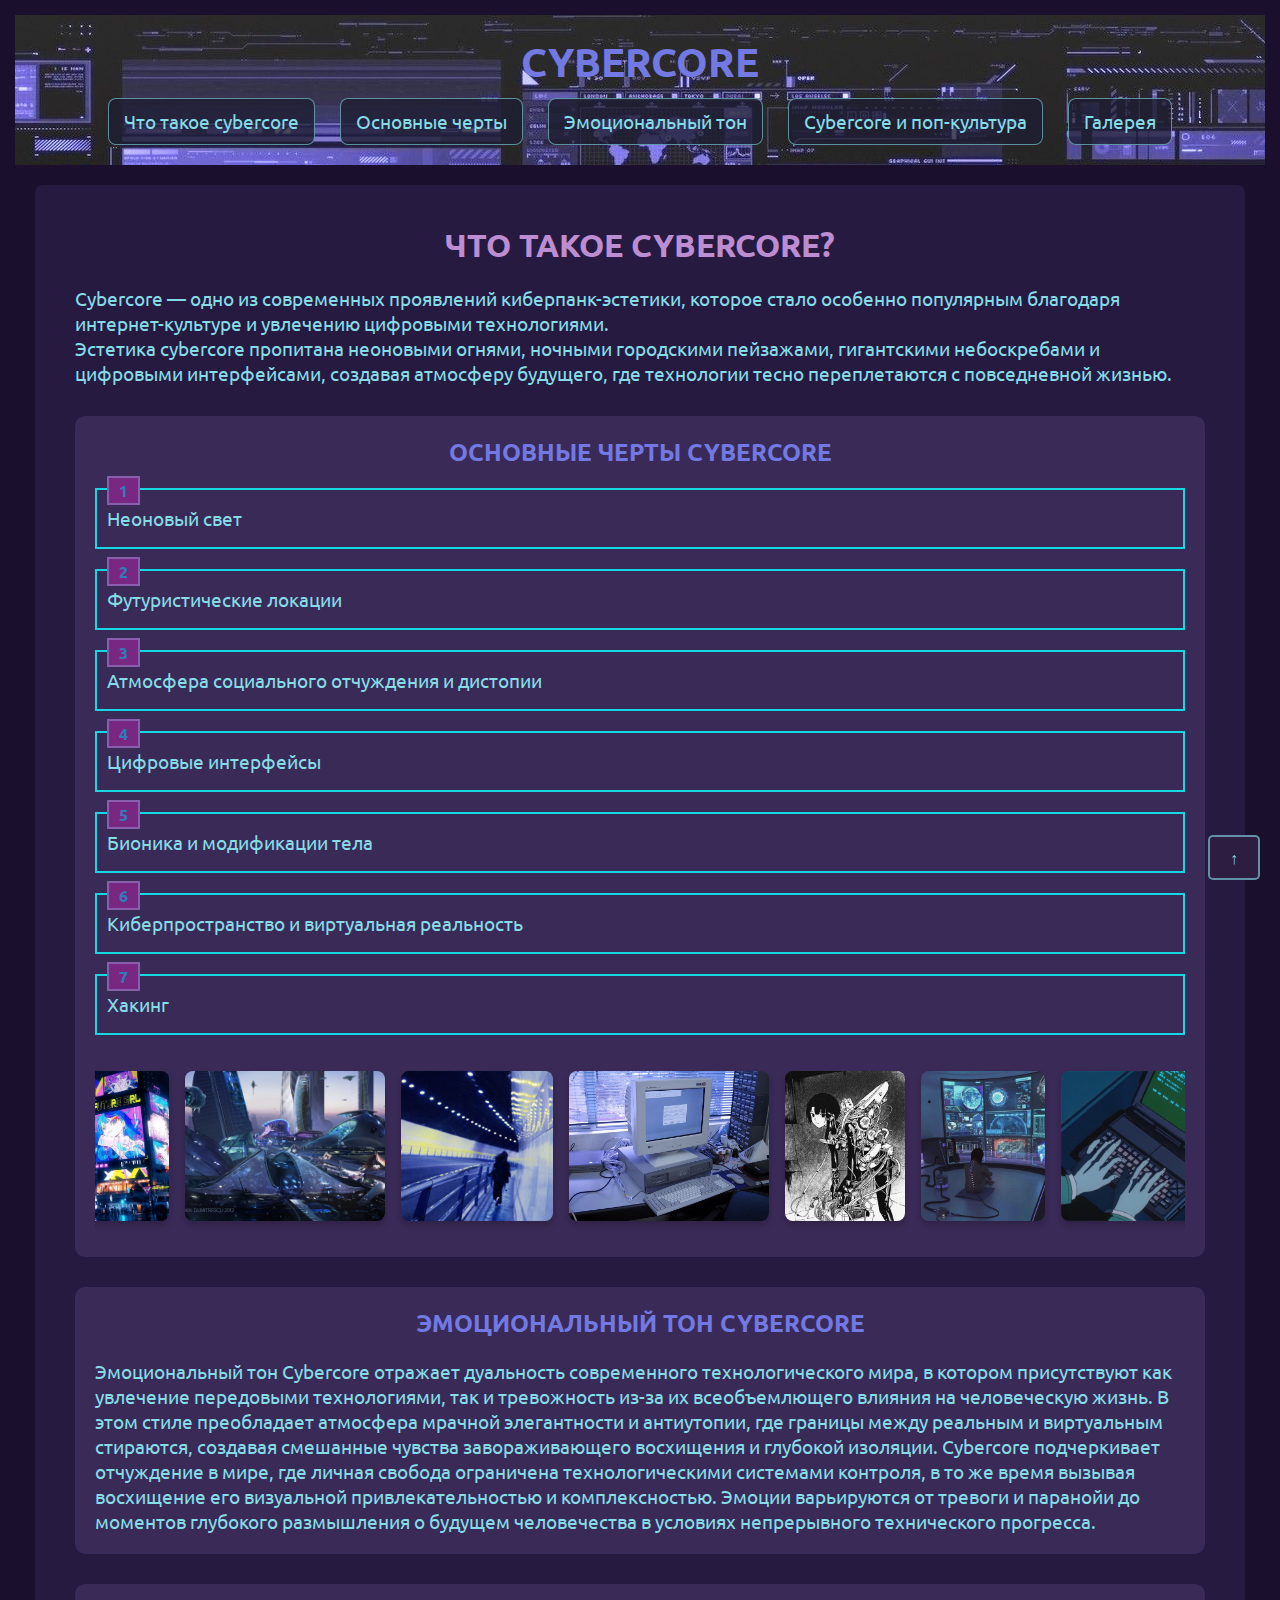
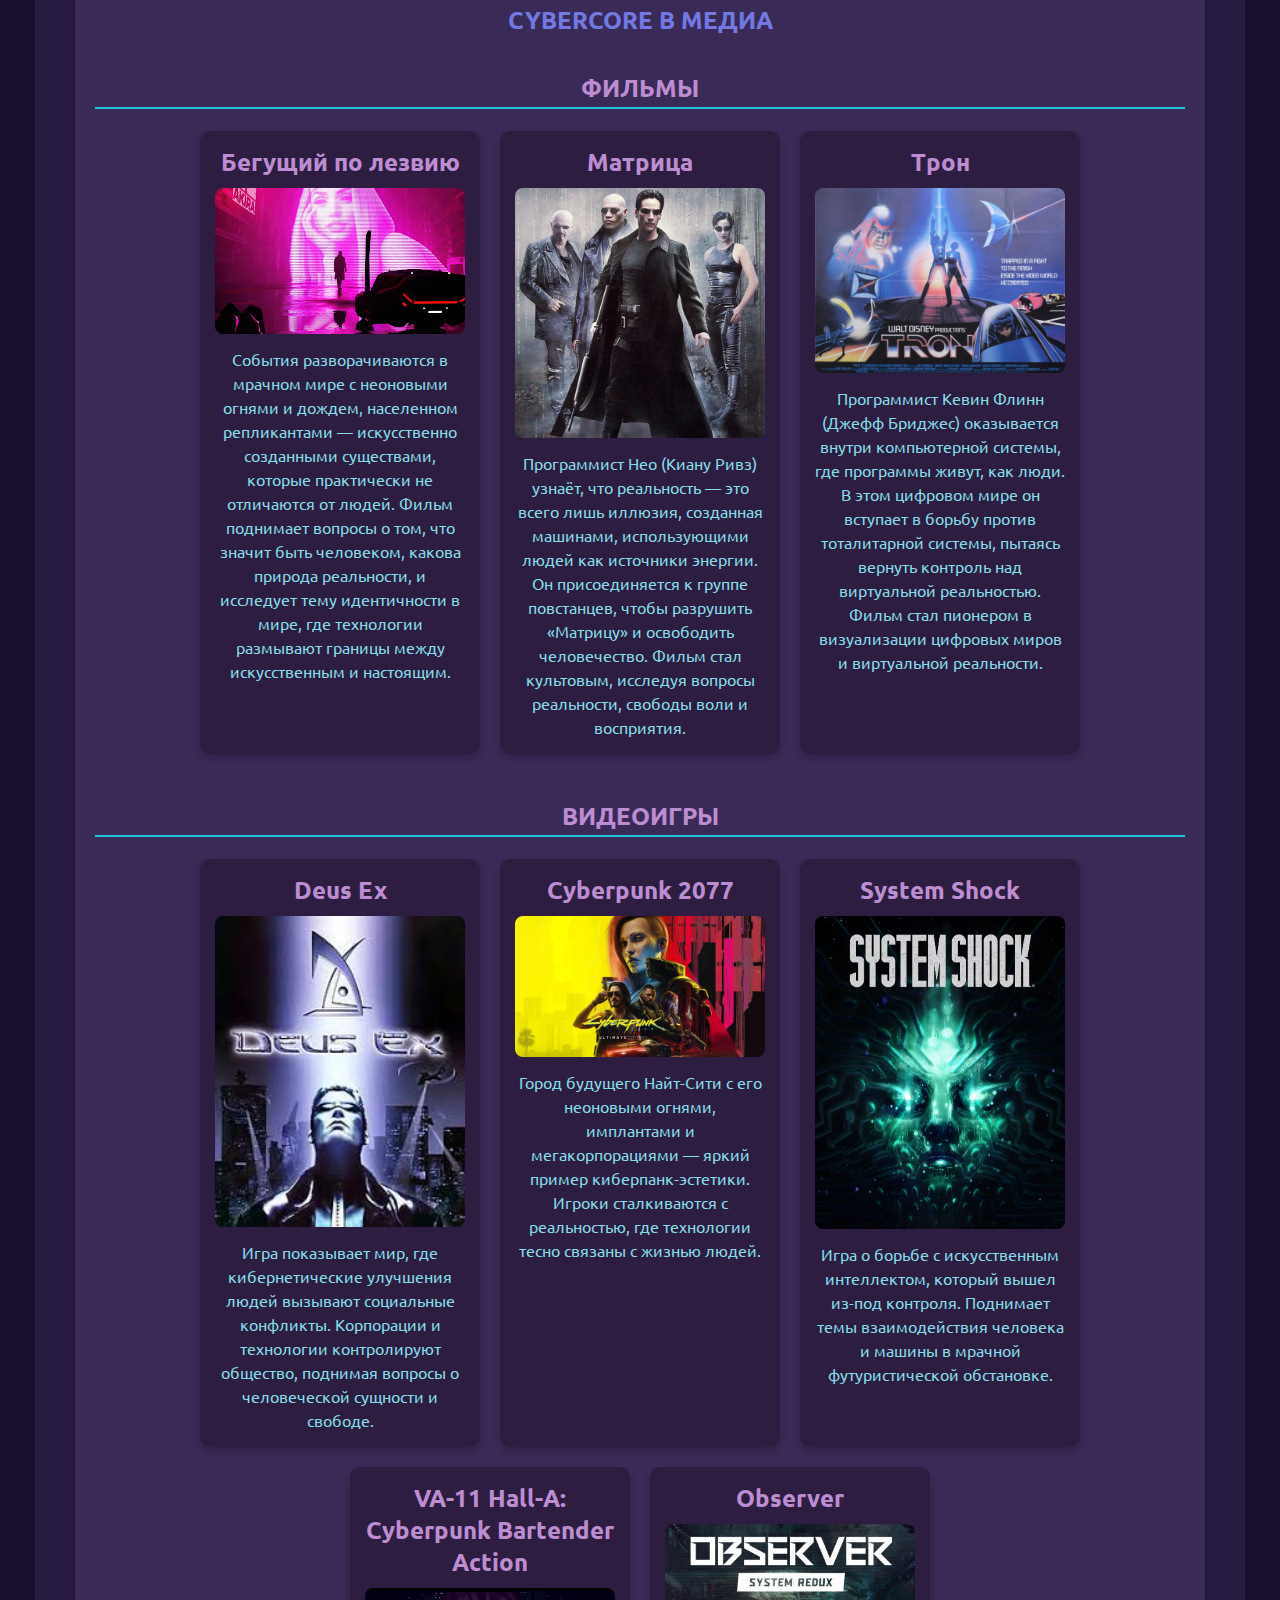
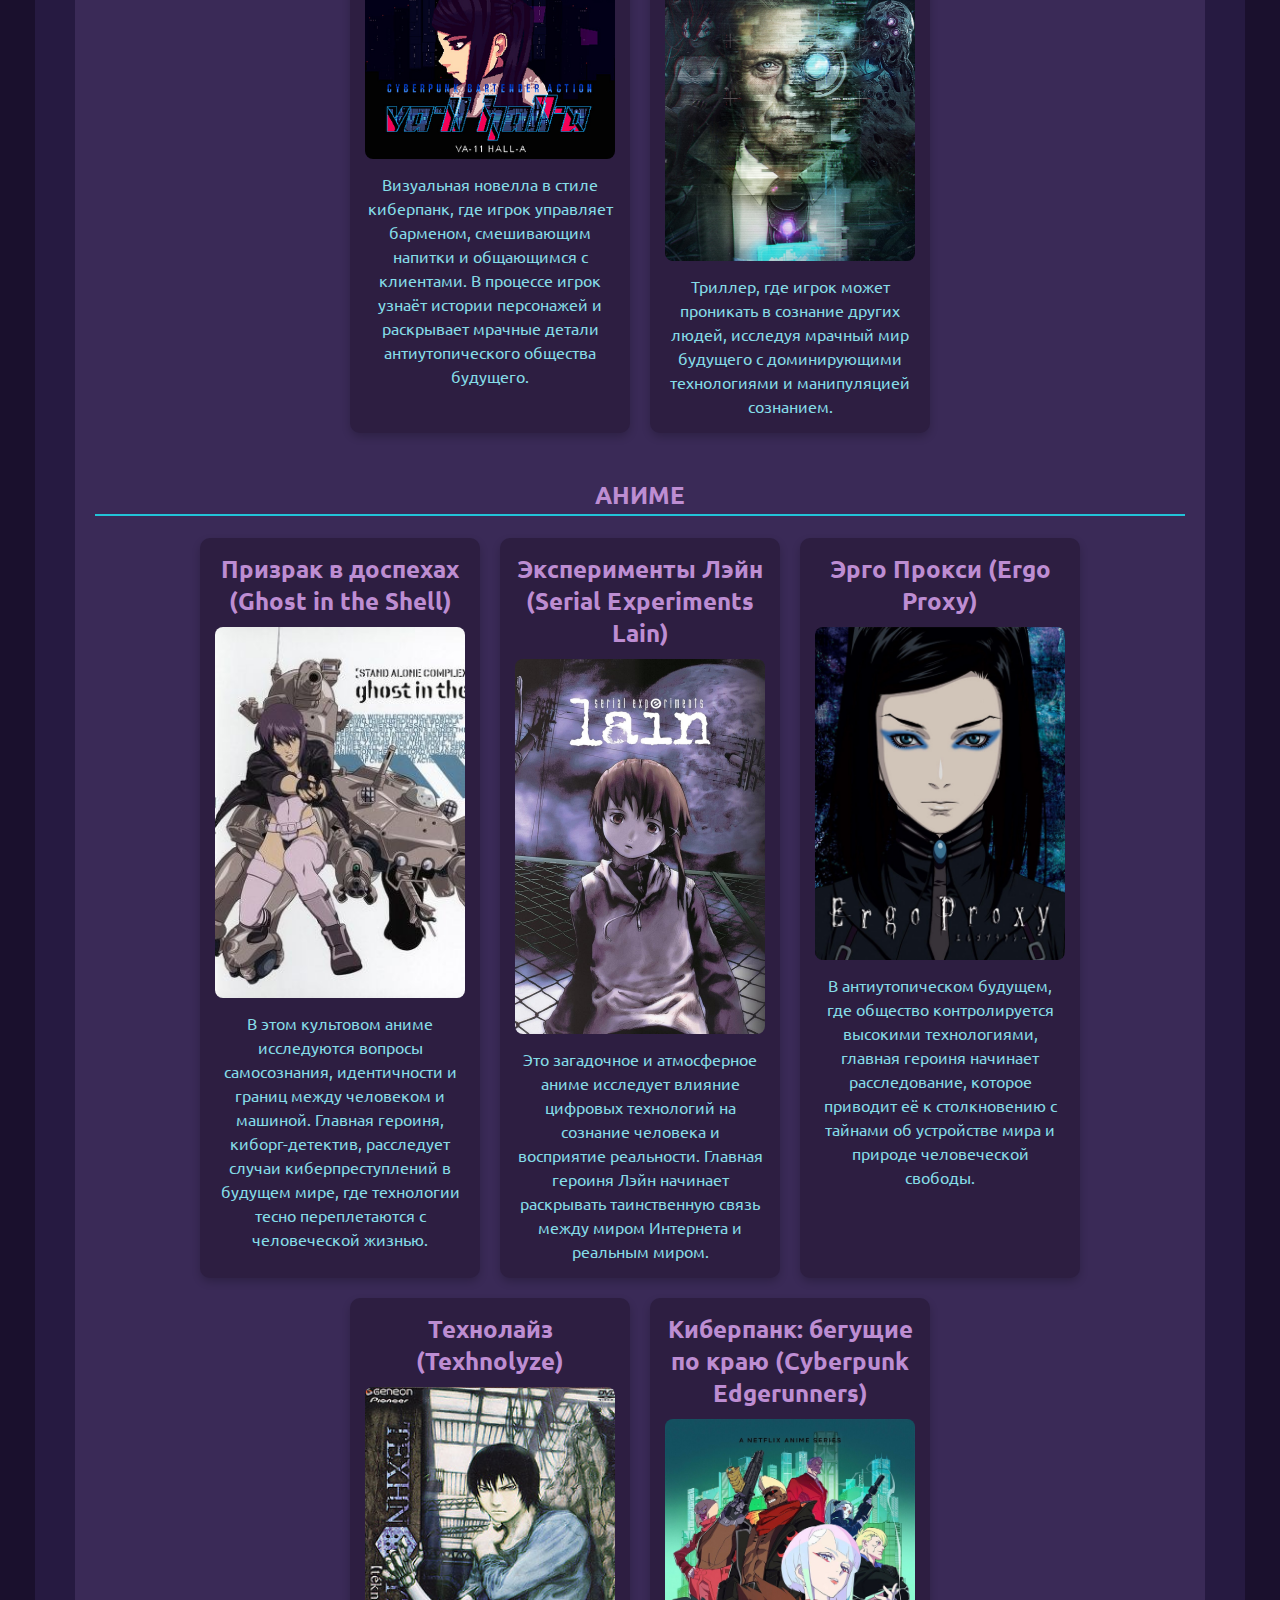
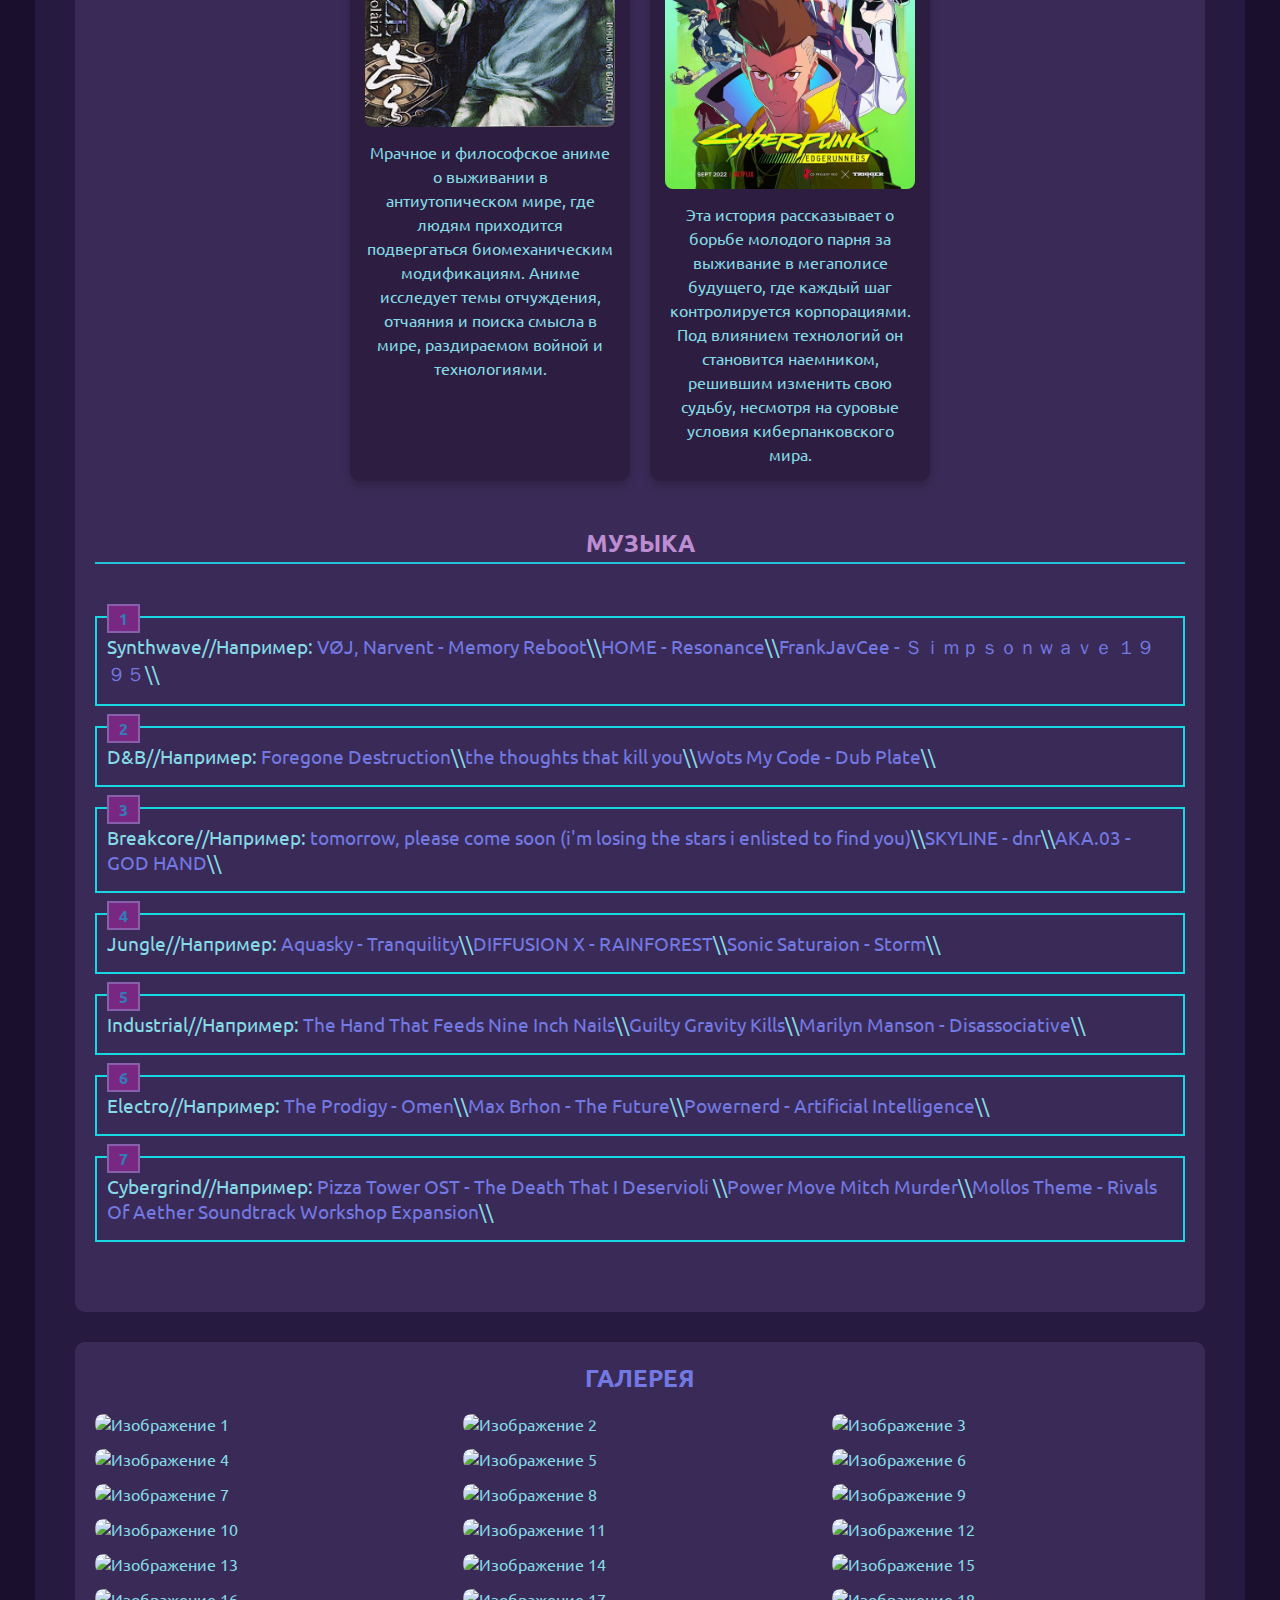
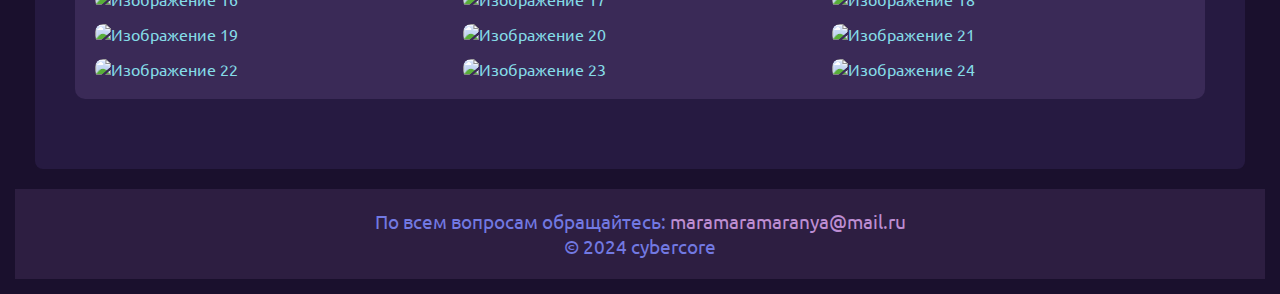
==== commit 352c2279: "Update index.html" ====
--- a/index.html
+++ b/index.html
@@ -81,12 +81,12 @@
                     <div class="card">
                         <h4>Матрица</h4>
                         <img src="img/matrix.jpg" alt="Матрица">
-                        <p>Один из первых фильмов, исследовавших идею виртуальной реальности и цифрового мира. Главный герой, программист, попадает в киберпространство, где вынужден бороться за свою жизнь в мире программ и кодов.</p>
+                        <p>Программист Нео (Киану Ривз) узнаёт, что реальность — это всего лишь иллюзия, созданная машинами, использующими людей как источники энергии. Он присоединяется к группе повстанцев, чтобы разрушить «Матрицу» и освободить человечество. Фильм стал культовым, исследуя вопросы реальности, свободы воли и восприятия.</p>
                     </div>
                     <div class="card">
                         <h4>Трон</h4>
                         <img src="img/tron.jpg" alt="Трон">
-                        <p>Один из первых фильмов, исследовавших идею виртуальной реальности и цифрового мира. Главный герой, программист, попадает в киберпространство, где вынужден бороться за свою жизнь в мире программ и кодов.</p>
+                        <p>Программист Кевин Флинн (Джефф Бриджес) оказывается внутри компьютерной системы, где программы живут, как люди. В этом цифровом мире он вступает в борьбу против тоталитарной системы, пытаясь вернуть контроль над виртуальной реальностью. Фильм стал пионером в визуализации цифровых миров и виртуальной реальности.</p>
                     </div>
                 </div>    
             </div>
